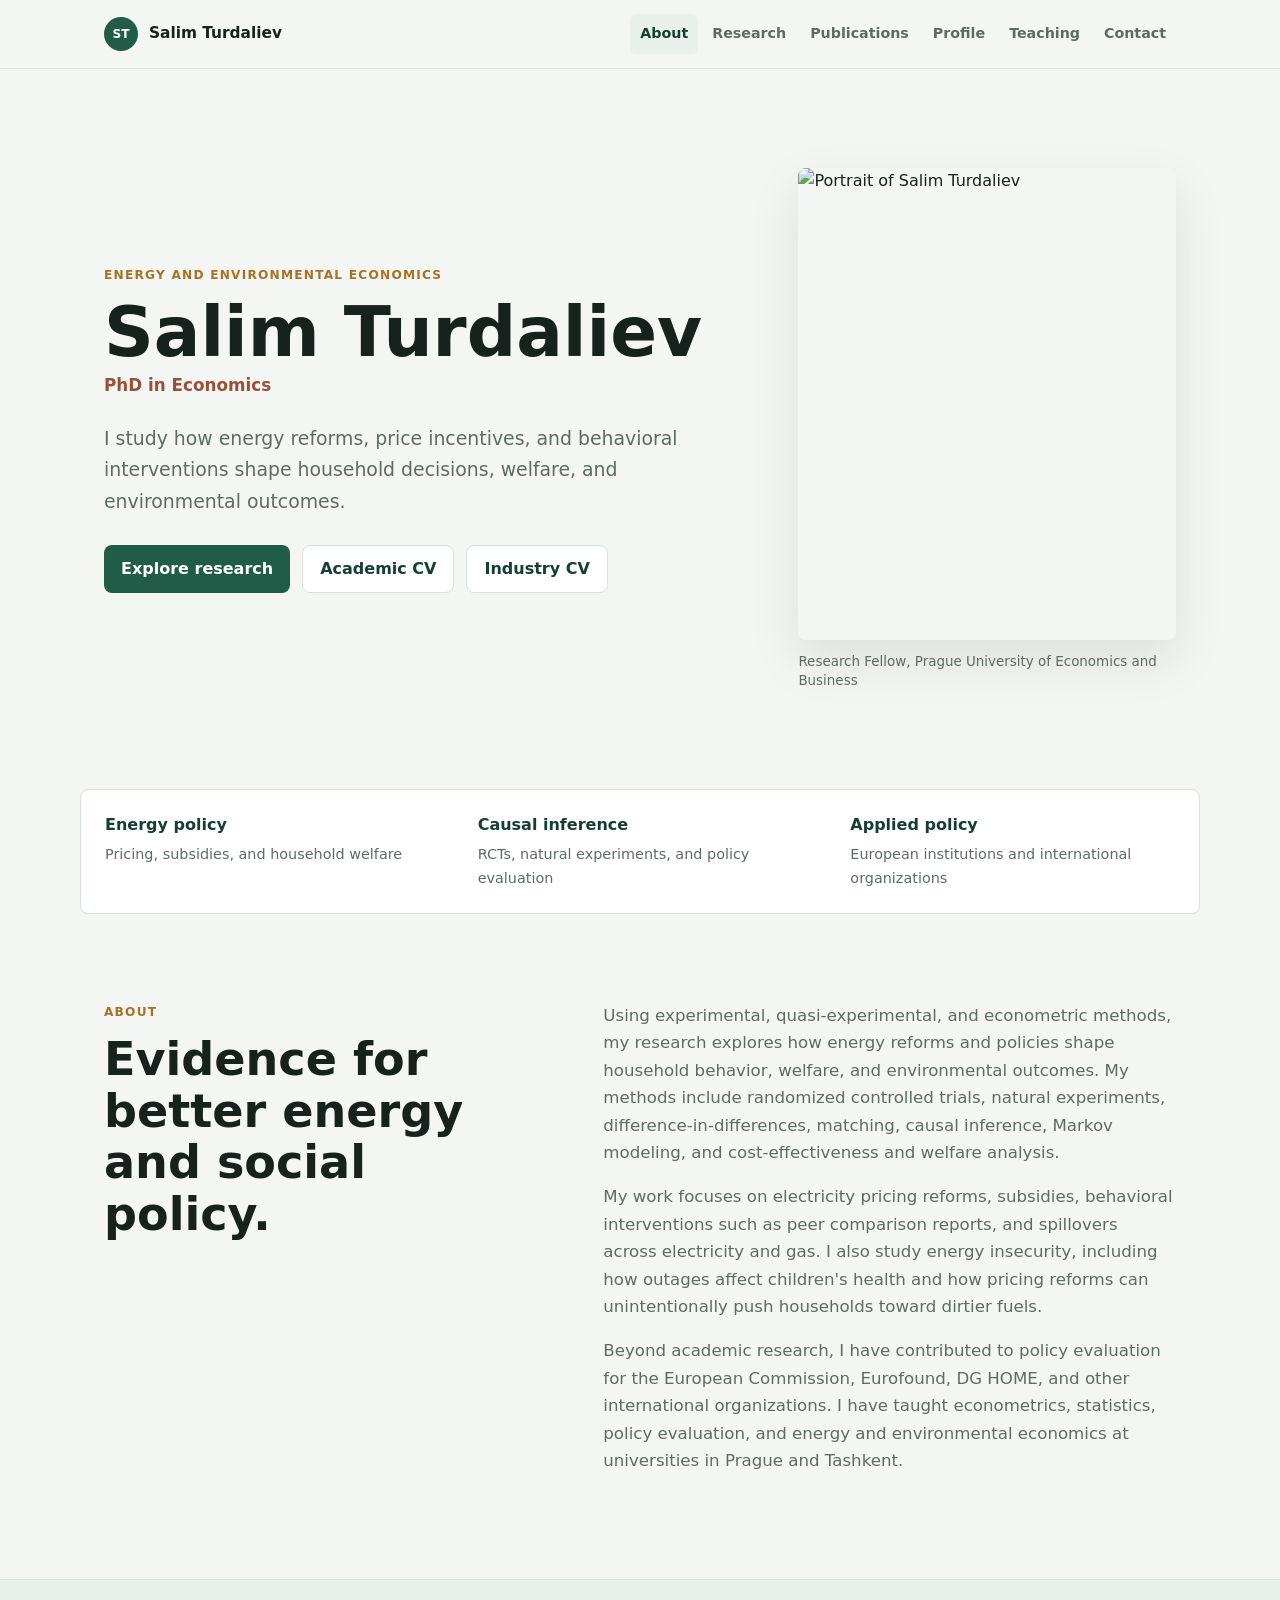
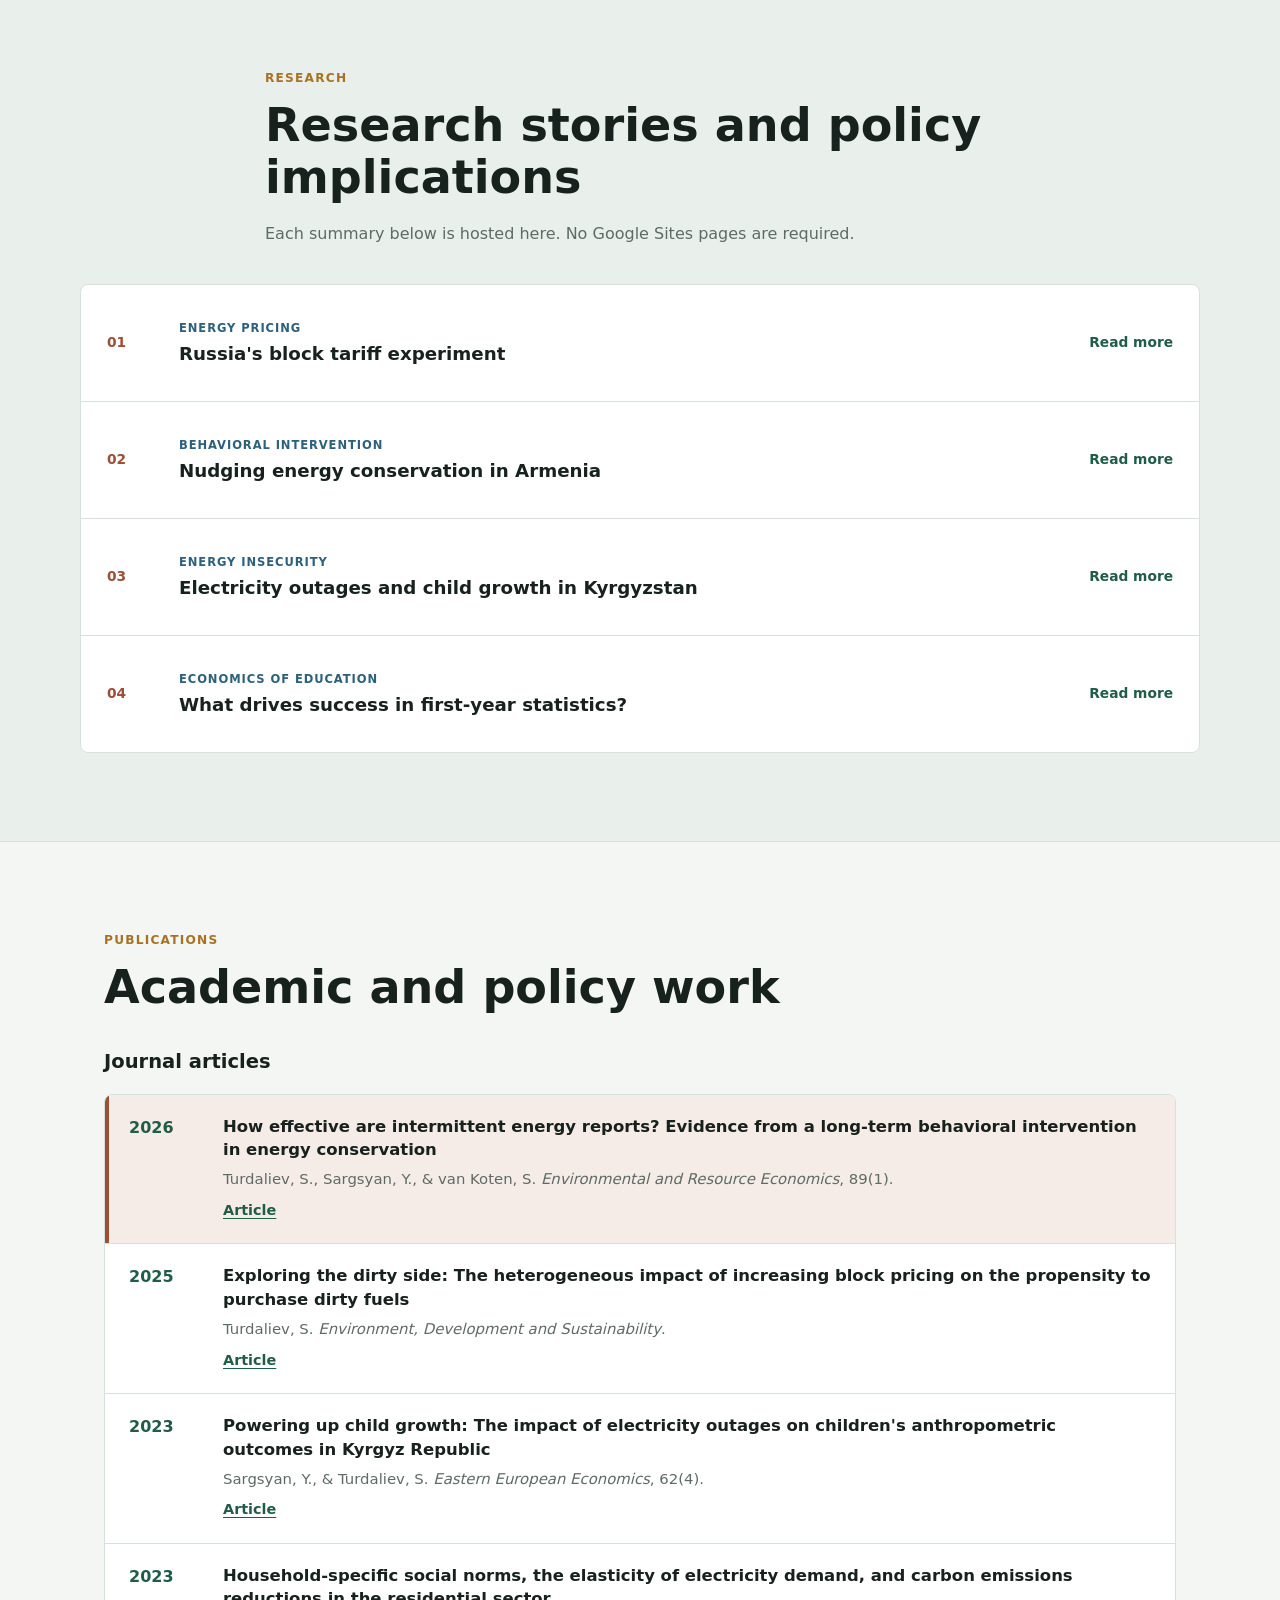
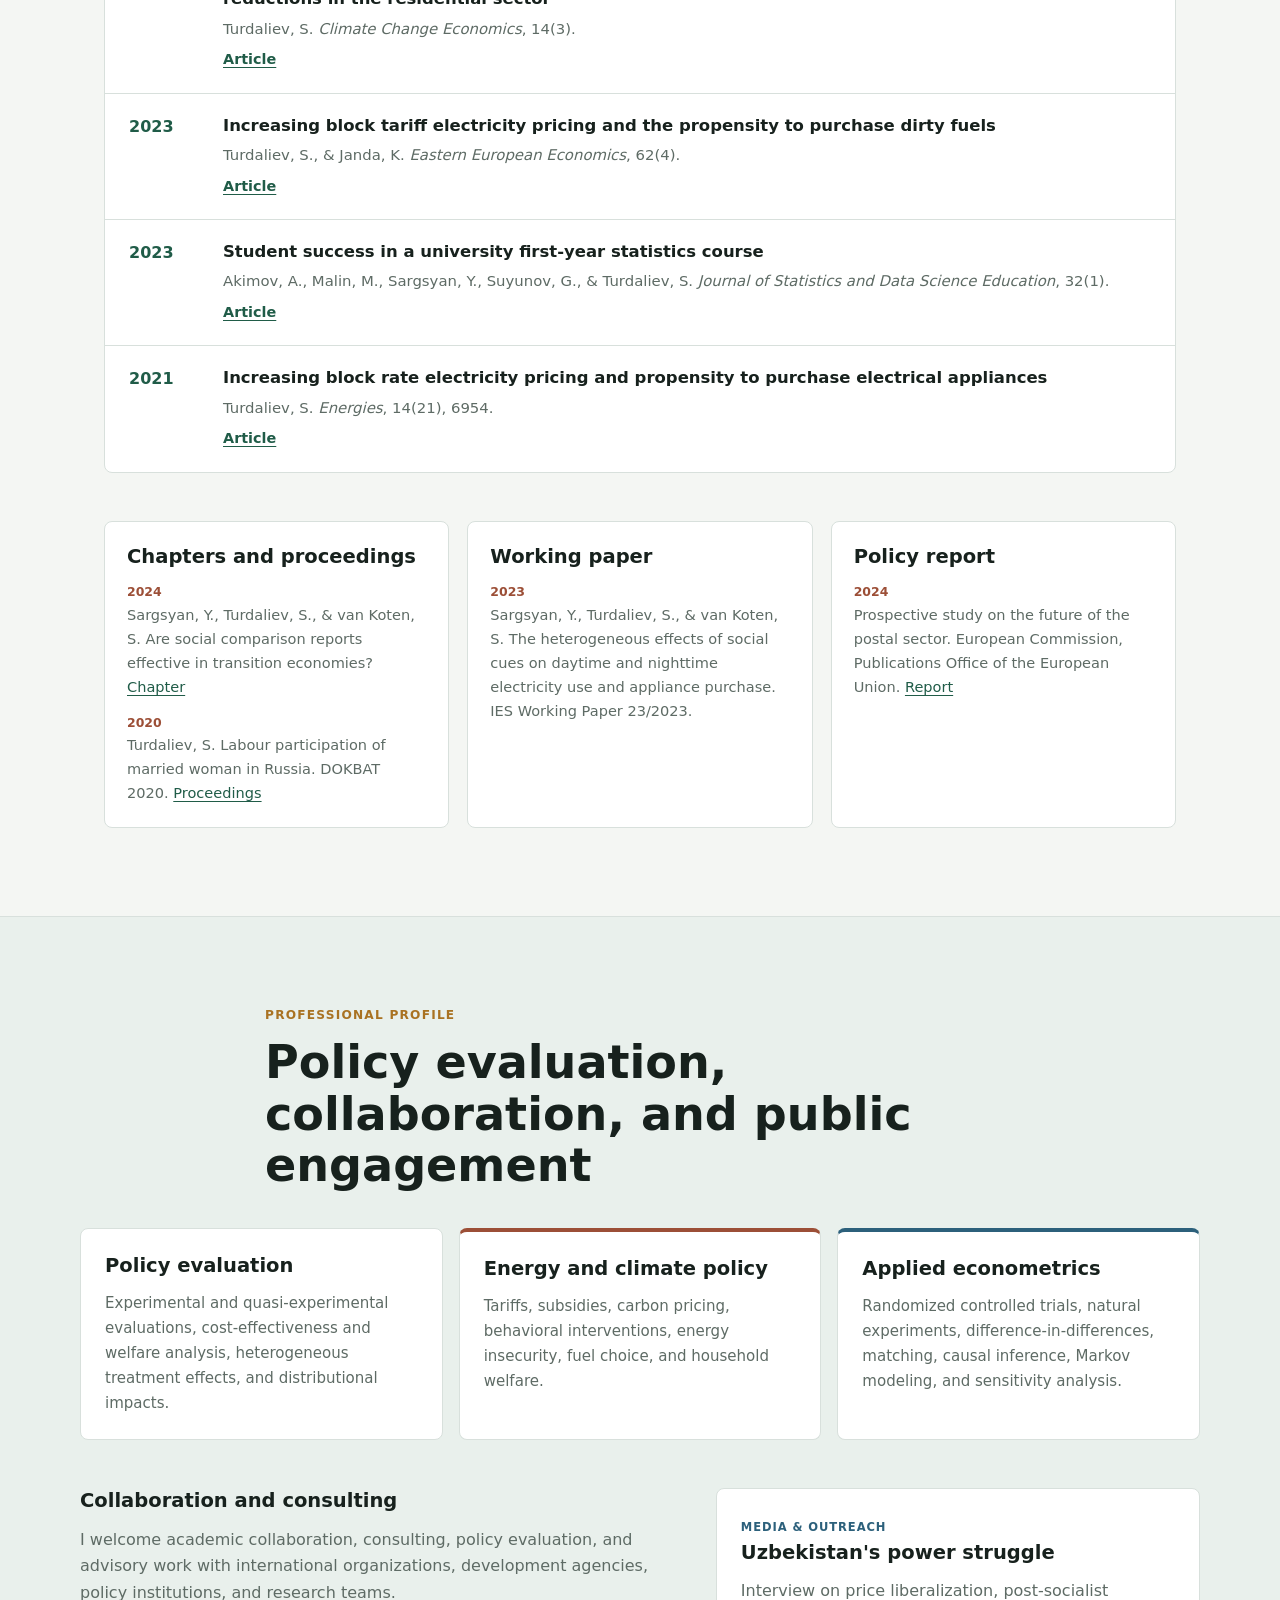
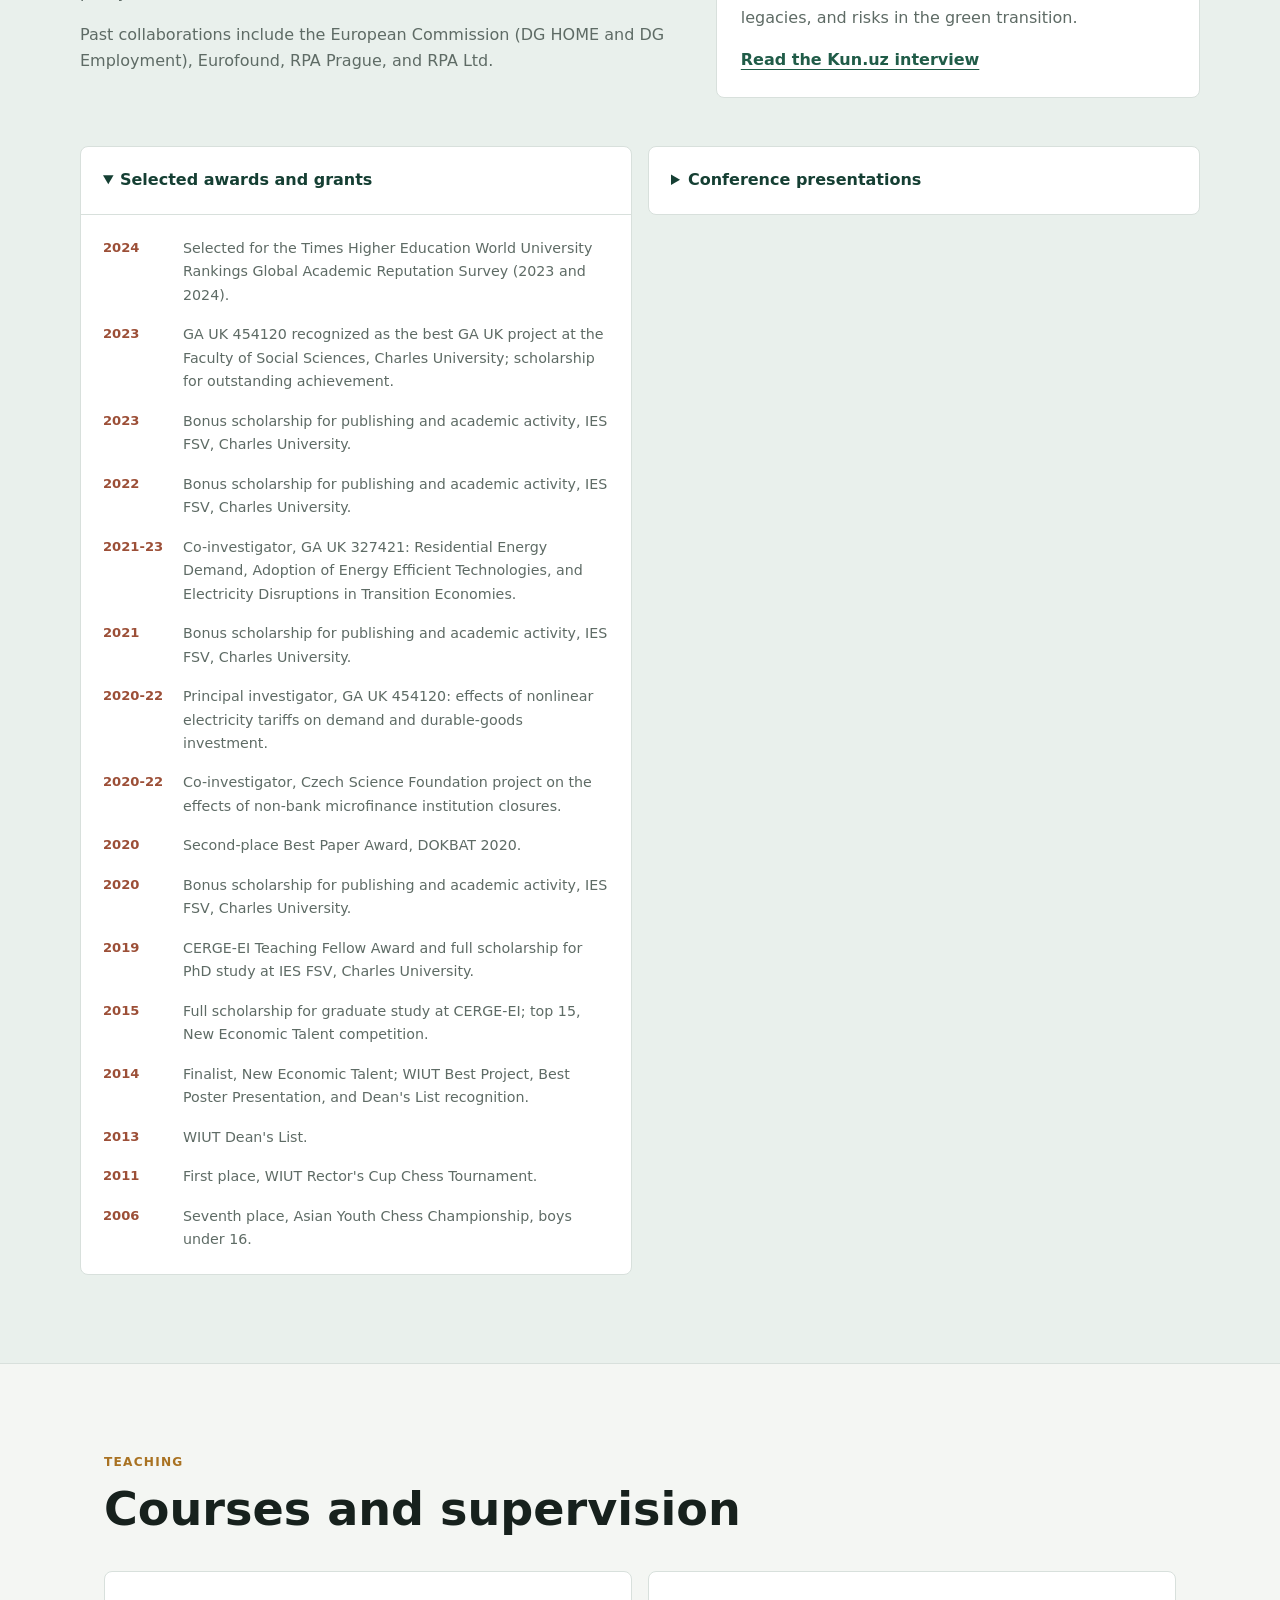
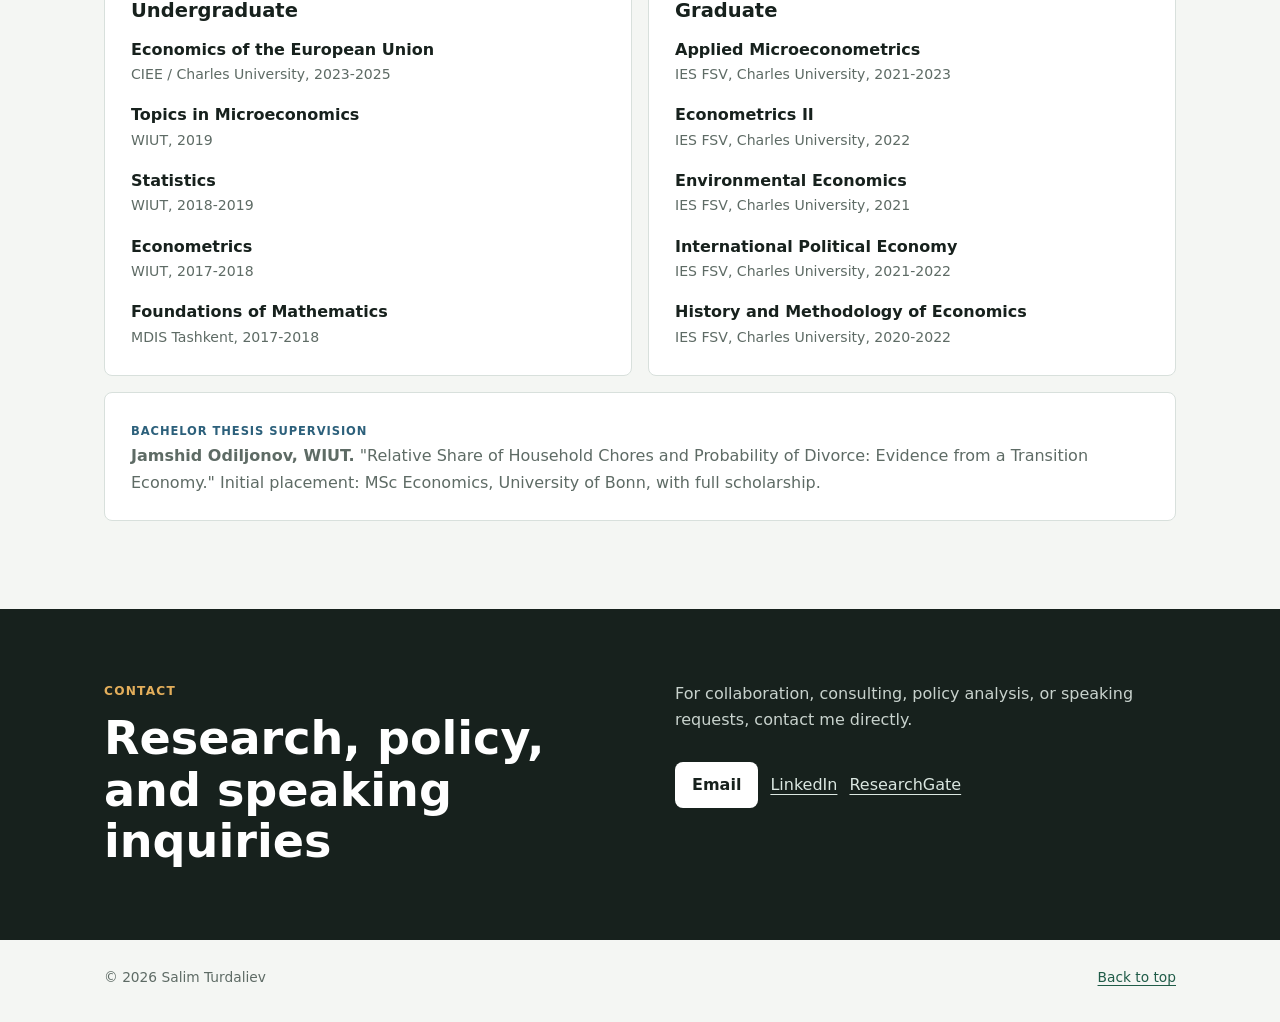
==== index.html @ bf4b7178 "Add files via upload" ====
<!doctype html>
<html lang="en">
  <head>
    <meta charset="utf-8">
    <meta name="viewport" content="width=device-width, initial-scale=1">
    <meta name="description" content="Salim Turdaliev, PhD. Energy economics, behavioral interventions, household welfare, and applied policy evaluation.">
    <title>Salim Turdaliev | Energy Economist</title>
    <link rel="icon" href="assets/favicon.svg" type="image/svg+xml">
    <link rel="preload" href="assets/profile.jpg" as="image">
    <link rel="stylesheet" href="styles.css">
  </head>
  <body>
    <a class="skip-link" href="#main">Skip to content</a>

    <header class="site-header" data-header>
      <nav class="nav" aria-label="Main navigation">
        <a class="brand" href="#top" aria-label="Salim Turdaliev home">
          <span class="brand-mark" aria-hidden="true">ST</span>
          <span>Salim Turdaliev</span>
        </a>

        <button class="nav-toggle" type="button" aria-expanded="false" aria-controls="nav-links">
          <span class="nav-toggle-bar"></span>
          <span class="nav-toggle-bar"></span>
          <span class="nav-toggle-bar"></span>
          <span class="sr-only">Open menu</span>
        </button>

        <div class="nav-links" id="nav-links" data-nav-links>
          <a href="#about">About</a>
          <a href="#research">Research</a>
          <a href="#publications">Publications</a>
          <a href="#profile">Profile</a>
          <a href="#teaching">Teaching</a>
          <a href="#contact">Contact</a>
        </div>
      </nav>
    </header>

    <main id="main">
      <section class="hero section" id="top">
        <div class="hero-content">
          <p class="eyebrow">Energy and environmental economics</p>
          <h1>Salim Turdaliev</h1>
          <p class="degree">PhD in Economics</p>
          <p class="hero-copy">
            I study how energy reforms, price incentives, and behavioral interventions shape household decisions, welfare, and environmental outcomes.
          </p>
          <div class="hero-actions" aria-label="Primary links">
            <a class="button primary" href="#research">Explore research</a>
            <a class="button secondary" href="assets/salim-turdaliev-academic-cv.pdf" target="_blank">Academic CV</a>
            <a class="button secondary" href="assets/salim-turdaliev-industry-cv.pdf" target="_blank">Industry CV</a>
          </div>
        </div>

        <figure class="portrait-panel">
          <img src="assets/profile.jpg" alt="Portrait of Salim Turdaliev">
          <figcaption>Research Fellow, Prague University of Economics and Business</figcaption>
        </figure>
      </section>

      <section class="signal-bar" aria-label="Research profile highlights">
        <div><strong>Energy policy</strong><span>Pricing, subsidies, and household welfare</span></div>
        <div><strong>Causal inference</strong><span>RCTs, natural experiments, and policy evaluation</span></div>
        <div><strong>Applied policy</strong><span>European institutions and international organizations</span></div>
      </section>

      <section class="section two-column" id="about">
        <div class="section-heading">
          <p class="eyebrow">About</p>
          <h2>Evidence for better energy and social policy.</h2>
        </div>
        <div class="prose">
          <p>
            Using experimental, quasi-experimental, and econometric methods, my research explores how energy reforms and policies shape household behavior, welfare, and environmental outcomes. My methods include randomized controlled trials, natural experiments, difference-in-differences, matching, causal inference, Markov modeling, and cost-effectiveness and welfare analysis.
          </p>
          <p>
            My work focuses on electricity pricing reforms, subsidies, behavioral interventions such as peer comparison reports, and spillovers across electricity and gas. I also study energy insecurity, including how outages affect children's health and how pricing reforms can unintentionally push households toward dirtier fuels.
          </p>
          <p>
            Beyond academic research, I have contributed to policy evaluation for the European Commission, Eurofound, DG HOME, and other international organizations. I have taught econometrics, statistics, policy evaluation, and energy and environmental economics at universities in Prague and Tashkent.
          </p>
        </div>
      </section>

      <section class="section section-band" id="research">
        <div class="section-heading wide">
          <p class="eyebrow">Research</p>
          <h2>Research stories and policy implications</h2>
          <p class="section-intro">Each summary below is hosted here. No Google Sites pages are required.</p>
        </div>

        <div class="research-list">
          <details class="research-story" id="block-tariffs">
            <summary>
              <span class="story-number">01</span>
              <span><small>Energy pricing</small><strong>Russia's block tariff experiment</strong></span>
              <span class="summary-action">Read</span>
            </summary>
            <div class="story-body">
              <p class="lead">Energy savings, dirty fuels, and unintended consequences.</p>
              <p>In 2013, several Russian regions introduced increasing block tariffs: households paid a higher price for additional electricity once consumption crossed a threshold. The reform aimed to move toward market-based energy pricing and away from heavy subsidies.</p>
              <h3>The promise and the reality</h3>
              <p>Households proved far less responsive to price changes than expected. Long-run electricity demand elasticity was around -0.1, and average consumption fell by only about 0.56% per year. The estimated carbon reduction was modest relative to the scale of Russia's emissions.</p>
              <h3>How households adapted</h3>
              <p>Some households purchased more major appliances, partly because the tariff increased the value of efficiency investments. Among poorer families, however, higher bills encouraged switching toward coal, firewood, and kerosene. In the affected regions, the probability of purchasing dirty fuels increased substantially, especially among vulnerable households.</p>
              <h3>Policy lesson</h3>
              <p>Price-based reforms can encourage efficiency, but they can also deepen inequality and produce environmental spillovers. Pricing signals should be combined with targeted support, affordable clean-fuel alternatives, and social protection for vulnerable households.</p>
              <div class="story-links">
                <a href="https://doi.org/10.1007/s10668-025-05973-3" target="_blank" rel="noreferrer">2025 article</a>
                <a href="https://doi.org/10.1142/S2010007823500173" target="_blank" rel="noreferrer">2023 article</a>
                <a href="https://doi.org/10.1080/00128775.2023.2165948" target="_blank" rel="noreferrer">Tariff and dirty-fuel study</a>
                <a href="https://doi.org/10.3390/en14216954" target="_blank" rel="noreferrer">Appliance study</a>
              </div>
            </div>
          </details>

          <details class="research-story" id="energy-reports">
            <summary>
              <span class="story-number">02</span>
              <span><small>Behavioral intervention</small><strong>Nudging energy conservation in Armenia</strong></span>
              <span class="summary-action">Read</span>
            </summary>
            <div class="story-body">
              <p class="lead">Why intermittent social-comparison reports continued to work.</p>
              <p>In 2022 and 2023, we ran a randomized controlled trial in Armenia. Households received easy-to-read reports comparing their electricity use with similar households. Some reports also included cost information, while a control group received no reports.</p>
              <h3>Persistence through a pause</h3>
              <p>Households receiving reports used less electricity. The intervention was then paused for eight months. Savings did not disappear: roughly half of the initial effect persisted even though no new letters arrived, suggesting learning, calibration, or habit-like changes rather than a short-lived attention effect.</p>
              <h3>Reactivation without fatigue</h3>
              <p>When reports restarted, the conservation effect returned at approximately its original strength. This result suggests that behavioral interventions can be designed in deliberate cycles instead of being delivered every month indefinitely.</p>
              <h3>Policy lesson</h3>
              <p>Timing is itself a policy design choice. Intermittent delivery may lower administrative costs and reduce message fatigue while preserving meaningful energy savings. Behavioral tools do not replace prices or infrastructure, but they can complement them without increasing household bills.</p>
              <div class="story-links">
                <a href="https://doi.org/10.1007/s10640-025-01064-z" target="_blank" rel="noreferrer">2026 article</a>
                <a href="https://doi.org/10.1007/978-3-031-62998-3_8" target="_blank" rel="noreferrer">Field experiment chapter</a>
              </div>
            </div>
          </details>

          <details class="research-story" id="outages">
            <summary>
              <span class="story-number">03</span>
              <span><small>Energy insecurity</small><strong>Electricity outages and child growth in Kyrgyzstan</strong></span>
              <span class="summary-action">Read</span>
            </summary>
            <div class="story-body">
              <p class="lead">Reliable electricity matters for health, not only economic productivity.</p>
              <p>Using household panel data from the Kyrgyz Republic, we examined how frequent electricity outages affect children under five. Height-for-age scores provide a measure of childhood stunting and long-term well-being.</p>
              <h3>Findings</h3>
              <ul>
                <li>Children in households facing outages more than once a month had height-for-age scores about 0.37 standard deviations lower than comparable children with more reliable electricity.</li>
                <li>The negative association was substantially stronger for girls, suggesting gender differences in how scarce household resources are allocated.</li>
                <li>Weight-for-age was not significantly affected, while the height results point to lasting consequences of repeated disruption.</li>
              </ul>
              <h3>Policy lesson</h3>
              <p>Grid access is not enough. Reliability, infrastructure investment, pricing strategy, and targeted social protection all matter for child health, gender equality, and long-term development.</p>
              <div class="story-links"><a href="https://doi.org/10.1080/00128775.2023.2291382" target="_blank" rel="noreferrer">Read the article</a></div>
            </div>
          </details>

          <details class="research-story" id="student-success">
            <summary>
              <span class="story-number">04</span>
              <span><small>Economics of education</small><strong>What drives success in first-year statistics?</strong></span>
              <span class="summary-action">Read</span>
            </summary>
            <div class="story-body">
              <p class="lead">Evidence on engagement, preparation, and constraints facing students.</p>
              <p>We linked outcomes in a first-year statistics course to attendance, use of online learning materials, prior preparation, and student characteristics. The results are associative rather than uniformly causal, but they identify practical priorities for teaching and student support.</p>
              <h3>Key findings</h3>
              <ul>
                <li>Regular attendance and active use of online materials were the strongest and most consistent positive predictors of grades.</li>
                <li>Employment during term, family obligations, and low perceived course importance were associated with lower performance.</li>
                <li>Prior schooling and language-of-instruction differences indicated preparation gaps in foundational mathematics and statistics.</li>
              </ul>
              <h3>Implications</h3>
              <p>Universities can support students through early diagnostics, targeted refreshers, predictable weekly practice, rapid feedback, modular resources, and flexible support for students balancing study with work or family responsibilities.</p>
              <div class="story-links"><a href="https://doi.org/10.1080/26939169.2023.2184435" target="_blank" rel="noreferrer">Read the article</a></div>
            </div>
          </details>
        </div>
      </section>

      <section class="section" id="publications">
        <div class="section-heading wide">
          <p class="eyebrow">Publications</p>
          <h2>Academic and policy work</h2>
        </div>

        <div class="publication-group">
          <h3>Journal articles</h3>
          <div class="publication-list">
            <article class="publication featured"><time>2026</time><div><h4>How effective are intermittent energy reports? Evidence from a long-term behavioral intervention in energy conservation</h4><p>Turdaliev, S., Sargsyan, Y., &amp; van Koten, S. <em>Environmental and Resource Economics</em>, 89(1).</p><a href="https://doi.org/10.1007/s10640-025-01064-z" target="_blank" rel="noreferrer">Article</a></div></article>
            <article class="publication"><time>2025</time><div><h4>Exploring the dirty side: The heterogeneous impact of increasing block pricing on the propensity to purchase dirty fuels</h4><p>Turdaliev, S. <em>Environment, Development and Sustainability</em>.</p><a href="https://doi.org/10.1007/s10668-025-05973-3" target="_blank" rel="noreferrer">Article</a></div></article>
            <article class="publication"><time>2023</time><div><h4>Powering up child growth: The impact of electricity outages on children's anthropometric outcomes in Kyrgyz Republic</h4><p>Sargsyan, Y., &amp; Turdaliev, S. <em>Eastern European Economics</em>, 62(4).</p><a href="https://doi.org/10.1080/00128775.2023.2291382" target="_blank" rel="noreferrer">Article</a></div></article>
            <article class="publication"><time>2023</time><div><h4>Household-specific social norms, the elasticity of electricity demand, and carbon emissions reductions in the residential sector</h4><p>Turdaliev, S. <em>Climate Change Economics</em>, 14(3).</p><a href="https://doi.org/10.1142/S2010007823500173" target="_blank" rel="noreferrer">Article</a></div></article>
            <article class="publication"><time>2023</time><div><h4>Increasing block tariff electricity pricing and the propensity to purchase dirty fuels</h4><p>Turdaliev, S., &amp; Janda, K. <em>Eastern European Economics</em>, 62(4).</p><a href="https://doi.org/10.1080/00128775.2023.2165948" target="_blank" rel="noreferrer">Article</a></div></article>
            <article class="publication"><time>2023</time><div><h4>Student success in a university first-year statistics course</h4><p>Akimov, A., Malin, M., Sargsyan, Y., Suyunov, G., &amp; Turdaliev, S. <em>Journal of Statistics and Data Science Education</em>, 32(1).</p><a href="https://doi.org/10.1080/26939169.2023.2184435" target="_blank" rel="noreferrer">Article</a></div></article>
            <article class="publication"><time>2021</time><div><h4>Increasing block rate electricity pricing and propensity to purchase electrical appliances</h4><p>Turdaliev, S. <em>Energies</em>, 14(21), 6954.</p><a href="https://doi.org/10.3390/en14216954" target="_blank" rel="noreferrer">Article</a></div></article>
          </div>
        </div>

        <div class="publication-group supporting-work">
          <div><h3>Chapters and proceedings</h3><ul class="plain-list"><li><span>2024</span> Sargsyan, Y., Turdaliev, S., &amp; van Koten, S. Are social comparison reports effective in transition economies? <a href="https://doi.org/10.1007/978-3-031-62998-3_8" target="_blank" rel="noreferrer">Chapter</a></li><li><span>2020</span> Turdaliev, S. Labour participation of married woman in Russia. DOKBAT 2020. <a href="https://doi.org/10.7441/dokbat.2020" target="_blank" rel="noreferrer">Proceedings</a></li></ul></div>
          <div><h3>Working paper</h3><ul class="plain-list"><li><span>2023</span> Sargsyan, Y., Turdaliev, S., &amp; van Koten, S. The heterogeneous effects of social cues on daytime and nighttime electricity use and appliance purchase. IES Working Paper 23/2023.</li></ul></div>
          <div><h3>Policy report</h3><ul class="plain-list"><li><span>2024</span> Prospective study on the future of the postal sector. European Commission, Publications Office of the European Union. <a href="https://data.europa.eu/doi/10.2873/0431952" target="_blank" rel="noreferrer">Report</a></li></ul></div>
        </div>
      </section>

      <section class="section section-band" id="profile">
        <div class="section-heading wide">
          <p class="eyebrow">Professional profile</p>
          <h2>Policy evaluation, collaboration, and public engagement</h2>
        </div>

        <div class="expertise-grid">
          <article><h3>Policy evaluation</h3><p>Experimental and quasi-experimental evaluations, cost-effectiveness and welfare analysis, heterogeneous treatment effects, and distributional impacts.</p></article>
          <article><h3>Energy and climate policy</h3><p>Tariffs, subsidies, carbon pricing, behavioral interventions, energy insecurity, fuel choice, and household welfare.</p></article>
          <article><h3>Applied econometrics</h3><p>Randomized controlled trials, natural experiments, difference-in-differences, matching, causal inference, Markov modeling, and sensitivity analysis.</p></article>
        </div>

        <div class="profile-columns">
          <div>
            <h3>Collaboration and consulting</h3>
            <p>I welcome academic collaboration, consulting, policy evaluation, and advisory work with international organizations, development agencies, policy institutions, and research teams.</p>
            <p>Past collaborations include the European Commission (DG HOME and DG Employment), Eurofound, RPA Prague, and RPA Ltd.</p>
          </div>
          <div class="media-item">
            <span class="tag">Media &amp; outreach</span>
            <h3>Uzbekistan's power struggle</h3>
            <p>Interview on price liberalization, post-socialist legacies, and risks in the green transition.</p>
            <a href="https://kun.uz/en/98860372" target="_blank" rel="noreferrer">Read the Kun.uz interview</a>
          </div>
        </div>

        <div class="archive-grid">
          <details class="archive" open>
            <summary>Selected awards and grants</summary>
            <ul class="timeline">
              <li><time>2024</time><span>Selected for the Times Higher Education World University Rankings Global Academic Reputation Survey (2023 and 2024).</span></li>
              <li><time>2023</time><span>GA UK 454120 recognized as the best GA UK project at the Faculty of Social Sciences, Charles University; scholarship for outstanding achievement.</span></li>
              <li><time>2023</time><span>Bonus scholarship for publishing and academic activity, IES FSV, Charles University.</span></li>
              <li><time>2022</time><span>Bonus scholarship for publishing and academic activity, IES FSV, Charles University.</span></li>
              <li><time>2021-23</time><span>Co-investigator, GA UK 327421: Residential Energy Demand, Adoption of Energy Efficient Technologies, and Electricity Disruptions in Transition Economies.</span></li>
              <li><time>2021</time><span>Bonus scholarship for publishing and academic activity, IES FSV, Charles University.</span></li>
              <li><time>2020-22</time><span>Principal investigator, GA UK 454120: effects of nonlinear electricity tariffs on demand and durable-goods investment.</span></li>
              <li><time>2020-22</time><span>Co-investigator, Czech Science Foundation project on the effects of non-bank microfinance institution closures.</span></li>
              <li><time>2020</time><span>Second-place Best Paper Award, DOKBAT 2020.</span></li>
              <li><time>2020</time><span>Bonus scholarship for publishing and academic activity, IES FSV, Charles University.</span></li>
              <li><time>2019</time><span>CERGE-EI Teaching Fellow Award and full scholarship for PhD study at IES FSV, Charles University.</span></li>
              <li><time>2015</time><span>Full scholarship for graduate study at CERGE-EI; top 15, New Economic Talent competition.</span></li>
              <li><time>2014</time><span>Finalist, New Economic Talent; WIUT Best Project, Best Poster Presentation, and Dean's List recognition.</span></li>
              <li><time>2013</time><span>WIUT Dean's List.</span></li>
              <li><time>2011</time><span>First place, WIUT Rector's Cup Chess Tournament.</span></li>
              <li><time>2006</time><span>Seventh place, Asian Youth Chess Championship, boys under 16.</span></li>
            </ul>
          </details>

          <details class="archive">
            <summary>Conference presentations</summary>
            <div class="conference-years">
              <p><strong>2025</strong> Armenian Economic Association Annual Conference.</p>
              <p><strong>2024</strong> 26th Annual Conference on Environmental Economics, Policy and International Relations, Prague; 25th Annual Conference on Finance and Accounting, Prague.</p>
              <p><strong>2023</strong> Tashkent Business &amp; Economics Conference; Armenian Economic Association Annual Conference; Great Silk Road Conference; 24th Annual Conference on Finance and Accounting, Prague; SEEDS Annual Workshop.</p>
              <p><strong>2022</strong> 12th Biennial Conference of the Czech Economic Society; 24th Annual Conference on Environmental Economics, Policy and International Relations, Prague; 43rd IAEE International Conference, Tokyo; 27th EAERE Annual Conference, Rimini; Armenian Economic Association Annual Conference; International Energy Workshop, Freiburg; 23rd Annual Conference on Finance and Accounting, Prague.</p>
              <p><strong>2021</strong> CERCIS Annual Workshop, Ferrara; 23rd Annual Conference on Environmental Economics, Policy and International Relations, Prague; Forum for Uzbek and Silk Road Studies; International Autumn School on Climate Policy and Energy System Transformation; 27th Ulvon Environmental Economics Meeting; Armenian Economic Association Annual Conference; 1st IAEE Online International Conference.</p>
              <p><strong>2020</strong> SEEDS Annual Workshop; 5th AIEE Energy Symposium; 22nd International Conference on Environmental Economics, Policy and International Environmental Relations, Prague; DOKBAT 2020; International Winter School on the Impact Assessment of European Climate Policy.</p>
              <p><strong>2019</strong> 21st International Conference on Environmental Economics, Policy and International Environmental Relations, Prague; CERGE-EI presentation on religious affiliation and children's anthropometric outcomes.</p>
              <p><strong>2018</strong> Conference on Social Science Knowledge and Sustainable Agricultural Development along the Silk Road, IAMO.</p>
              <p><strong>2017</strong> Research seminar, Westminster International University in Tashkent.</p>
              <p><strong>2015</strong> 4th Forum of Young Scientists and Economists; WIUT Jamboree for doctoral students and young researchers.</p>
              <p><strong>2014</strong> WIUT research seminar; 3rd Forum of Young Scientists and Economists; New Economic Talent competition, CERGE-EI.</p>
            </div>
          </details>
        </div>
      </section>

      <section class="section" id="teaching">
        <div class="section-heading wide">
          <p class="eyebrow">Teaching</p>
          <h2>Courses and supervision</h2>
        </div>

        <div class="teaching-grid">
          <div class="teaching-block"><h3>Undergraduate</h3><ul><li><strong>Economics of the European Union</strong><span>CIEE / Charles University, 2023-2025</span></li><li><strong>Topics in Microeconomics</strong><span>WIUT, 2019</span></li><li><strong>Statistics</strong><span>WIUT, 2018-2019</span></li><li><strong>Econometrics</strong><span>WIUT, 2017-2018</span></li><li><strong>Foundations of Mathematics</strong><span>MDIS Tashkent, 2017-2018</span></li></ul></div>
          <div class="teaching-block"><h3>Graduate</h3><ul><li><strong>Applied Microeconometrics</strong><span>IES FSV, Charles University, 2021-2023</span></li><li><strong>Econometrics II</strong><span>IES FSV, Charles University, 2022</span></li><li><strong>Environmental Economics</strong><span>IES FSV, Charles University, 2021</span></li><li><strong>International Political Economy</strong><span>IES FSV, Charles University, 2021-2022</span></li><li><strong>History and Methodology of Economics</strong><span>IES FSV, Charles University, 2020-2022</span></li></ul></div>
        </div>

        <div class="supervision">
          <span class="tag">Bachelor thesis supervision</span>
          <p><strong>Jamshid Odiljonov, WIUT.</strong> "Relative Share of Household Chores and Probability of Divorce: Evidence from a Transition Economy." Initial placement: MSc Economics, University of Bonn, with full scholarship.</p>
        </div>
      </section>

      <section class="contact-section" id="contact">
        <div class="contact-inner">
          <div><p class="eyebrow">Contact</p><h2>Research, policy, and speaking inquiries</h2></div>
          <div><p>For collaboration, consulting, policy analysis, or speaking requests, contact me directly.</p><div class="contact-links"><a class="button light" href="mailto:salimturdaliev@gmail.com">Email</a><a href="https://www.linkedin.com/in/salimturdaliev/" target="_blank" rel="noreferrer">LinkedIn</a><a href="https://www.researchgate.net/profile/Salim-Turdaliev" target="_blank" rel="noreferrer">ResearchGate</a></div></div>
        </div>
      </section>
    </main>

    <footer class="footer">
      <p>&copy; <span data-year></span> Salim Turdaliev</p>
      <a href="#top">Back to top</a>
    </footer>

    <script src="script.js"></script>
  </body>
</html>
---- styles.css ----
:root {
  --bg: #f4f6f3;
  --surface: #ffffff;
  --ink: #17211d;
  --muted: #5e6b65;
  --line: #d8e0dc;
  --forest: #205c48;
  --forest-dark: #153f33;
  --blue: #2c607b;
  --rust: #9c4f37;
  --gold: #a97222;
  --soft-green: #e9f0ec;
  --soft-blue: #e9f0f4;
  --soft-rust: #f5ebe7;
  --radius: 8px;
  --max-width: 1120px;
  --shadow: 0 20px 50px rgba(23, 33, 29, 0.1);
}

* {
  box-sizing: border-box;
}

html {
  scroll-behavior: smooth;
  scroll-padding-top: 76px;
}

body {
  margin: 0;
  background: var(--bg);
  color: var(--ink);
  font-family: Inter, ui-sans-serif, system-ui, -apple-system, BlinkMacSystemFont, "Segoe UI", sans-serif;
  line-height: 1.65;
}

img {
  display: block;
  max-width: 100%;
}

a {
  color: var(--forest);
  text-decoration-thickness: 0.08em;
  text-underline-offset: 0.22em;
}

a:hover {
  color: var(--blue);
}

h1,
h2,
h3,
h4,
p {
  margin-top: 0;
}

h1 {
  max-width: 700px;
  margin-bottom: 4px;
  font-size: clamp(3rem, 5.4vw, 4.8rem);
  line-height: 1.02;
  letter-spacing: 0;
}

h2 {
  margin-bottom: 18px;
  font-size: clamp(2rem, 3.6vw, 3.15rem);
  line-height: 1.12;
  letter-spacing: 0;
}

h3 {
  margin-bottom: 12px;
  font-size: 1.22rem;
  line-height: 1.35;
  letter-spacing: 0;
}

h4 {
  margin-bottom: 6px;
  font-size: 1.03rem;
  line-height: 1.42;
  letter-spacing: 0;
}

.skip-link,
.sr-only {
  position: absolute;
  width: 1px;
  height: 1px;
  padding: 0;
  margin: -1px;
  overflow: hidden;
  clip: rect(0, 0, 0, 0);
  white-space: nowrap;
  border: 0;
}

.skip-link:focus {
  width: auto;
  height: auto;
  margin: 14px;
  padding: 10px 14px;
  clip: auto;
  z-index: 30;
  border-radius: var(--radius);
  background: var(--ink);
  color: #fff;
}

.site-header {
  position: sticky;
  top: 0;
  z-index: 20;
  border-bottom: 1px solid rgba(216, 224, 220, 0.9);
  background: rgba(244, 246, 243, 0.94);
  backdrop-filter: blur(14px);
}

.nav {
  display: flex;
  align-items: center;
  justify-content: space-between;
  max-width: var(--max-width);
  min-height: 68px;
  margin: 0 auto;
  padding: 0 24px;
}

.brand {
  display: inline-flex;
  align-items: center;
  gap: 11px;
  color: var(--ink);
  font-size: 0.96rem;
  font-weight: 760;
  text-decoration: none;
}

.brand-mark {
  display: grid;
  width: 34px;
  height: 34px;
  place-items: center;
  border-radius: 50%;
  background: var(--forest);
  color: #fff;
  font-size: 0.76rem;
}

.nav-links {
  display: flex;
  align-items: center;
  gap: 4px;
}

.nav-links a {
  padding: 8px 10px;
  border-radius: 6px;
  color: var(--muted);
  font-size: 0.89rem;
  font-weight: 680;
  text-decoration: none;
}

.nav-links a:hover,
.nav-links a.active {
  background: var(--soft-green);
  color: var(--forest-dark);
}

.nav-toggle {
  display: none;
  width: 40px;
  height: 40px;
  padding: 0;
  border: 1px solid var(--line);
  border-radius: var(--radius);
  background: var(--surface);
}

.nav-toggle-bar {
  display: block;
  width: 17px;
  height: 2px;
  margin: 4px auto;
  background: var(--ink);
}

.section {
  max-width: var(--max-width);
  margin: 0 auto;
  padding: 88px 24px;
}

.hero {
  display: grid;
  grid-template-columns: minmax(0, 1.15fr) minmax(300px, 0.7fr);
  gap: 74px;
  align-items: center;
  min-height: min(720px, calc(100vh - 68px));
  padding-top: 64px;
  padding-bottom: 64px;
}

.hero-content {
  max-width: 670px;
}

.eyebrow {
  margin: 0 0 12px;
  color: var(--gold);
  font-size: 0.76rem;
  font-weight: 820;
  letter-spacing: 0.1em;
  text-transform: uppercase;
}

.degree {
  margin-bottom: 24px;
  color: var(--rust);
  font-size: 1.05rem;
  font-weight: 720;
}

.hero-copy {
  max-width: 640px;
  margin-bottom: 0;
  color: var(--muted);
  font-size: 1.18rem;
}

.hero-actions,
.contact-links,
.story-links {
  display: flex;
  flex-wrap: wrap;
  gap: 12px;
  margin-top: 28px;
}

.button {
  display: inline-flex;
  align-items: center;
  justify-content: center;
  min-height: 44px;
  padding: 10px 17px;
  border-radius: var(--radius);
  font-weight: 760;
  text-decoration: none;
  transition: transform 150ms ease, background 150ms ease, color 150ms ease;
}

.button:hover {
  transform: translateY(-1px);
}

.button.primary {
  background: var(--forest);
  color: #fff;
}

.button.primary:hover {
  background: var(--forest-dark);
  color: #fff;
}

.button.secondary {
  border: 1px solid var(--line);
  background: var(--surface);
  color: var(--forest-dark);
}

.portrait-panel {
  margin: 0;
}

.portrait-panel img {
  width: 100%;
  aspect-ratio: 4 / 5;
  object-fit: cover;
  border-radius: var(--radius);
  box-shadow: var(--shadow);
}

.portrait-panel figcaption {
  margin-top: 12px;
  color: var(--muted);
  font-size: 0.84rem;
  line-height: 1.45;
}

.signal-bar {
  display: grid;
  grid-template-columns: repeat(3, 1fr);
  max-width: var(--max-width);
  margin: 0 auto;
  overflow: hidden;
  border: 1px solid var(--line);
  border-radius: var(--radius);
  background: var(--line);
}

.signal-bar div {
  min-height: 104px;
  padding: 22px 24px;
  background: var(--surface);
}

.signal-bar strong,
.signal-bar span {
  display: block;
}

.signal-bar strong {
  margin-bottom: 5px;
  color: var(--forest-dark);
}

.signal-bar span {
  color: var(--muted);
  font-size: 0.9rem;
}

.two-column {
  display: grid;
  grid-template-columns: minmax(260px, 0.85fr) minmax(0, 1.15fr);
  gap: 76px;
}

.section-heading {
  max-width: 500px;
}

.section-heading.wide {
  max-width: 750px;
  margin-bottom: 36px;
}

.section-intro,
.prose p,
.profile-columns p,
.media-item p,
.contact-inner p {
  color: var(--muted);
}

.prose p {
  font-size: 1.04rem;
}

.section-band {
  max-width: none;
  border-top: 1px solid var(--line);
  border-bottom: 1px solid var(--line);
  background: var(--soft-green);
}

.section-band > * {
  max-width: var(--max-width);
  margin-right: auto;
  margin-left: auto;
}

.research-list {
  display: grid;
  max-width: var(--max-width);
  overflow: hidden;
  border: 1px solid var(--line);
  border-radius: var(--radius);
  background: var(--surface);
}

.research-story + .research-story {
  border-top: 1px solid var(--line);
}

.research-story summary {
  display: grid;
  grid-template-columns: 54px minmax(0, 1fr) auto;
  gap: 18px;
  align-items: center;
  min-height: 116px;
  padding: 22px 26px;
  cursor: pointer;
  list-style: none;
}

.research-story summary::-webkit-details-marker {
  display: none;
}

.research-story summary:hover {
  background: #f8faf8;
}

.research-story[open] summary {
  background: var(--soft-blue);
}

.story-number {
  color: var(--rust);
  font-size: 0.86rem;
  font-weight: 820;
}

.research-story summary small,
.research-story summary strong {
  display: block;
}

.research-story summary small,
.tag {
  margin-bottom: 4px;
  color: var(--blue);
  font-size: 0.72rem;
  font-weight: 820;
  letter-spacing: 0.08em;
  text-transform: uppercase;
}

.research-story summary strong {
  font-size: 1.14rem;
  line-height: 1.35;
}

.summary-action {
  color: var(--forest);
  font-size: 0.86rem;
  font-weight: 760;
}

.research-story[open] .summary-action::after {
  content: " less";
}

.research-story:not([open]) .summary-action::after {
  content: " more";
}

.story-body {
  max-width: 780px;
  margin: 0 auto;
  padding: 42px 30px 48px;
}

.story-body .lead {
  color: var(--rust);
  font-size: 1.18rem;
  font-weight: 680;
}

.story-body p,
.story-body li {
  color: var(--muted);
}

.story-body h3 {
  margin-top: 28px;
}

.story-body li + li {
  margin-top: 8px;
}

.story-links a {
  font-weight: 720;
}

.publication-group + .publication-group {
  margin-top: 48px;
}

.publication-group > h3 {
  margin-bottom: 18px;
}

.publication-list {
  display: grid;
  overflow: hidden;
  border: 1px solid var(--line);
  border-radius: var(--radius);
  background: var(--surface);
}

.publication {
  display: grid;
  grid-template-columns: 74px minmax(0, 1fr);
  gap: 20px;
  padding: 20px 24px;
}

.publication + .publication {
  border-top: 1px solid var(--line);
}

.publication.featured {
  box-shadow: inset 4px 0 0 var(--rust);
  background: var(--soft-rust);
}

.publication time {
  color: var(--forest);
  font-weight: 820;
}

.publication p {
  margin-bottom: 5px;
  color: var(--muted);
  font-size: 0.93rem;
}

.publication a {
  font-size: 0.9rem;
  font-weight: 720;
}

.supporting-work {
  display: grid;
  grid-template-columns: repeat(3, 1fr);
  gap: 18px;
}

.supporting-work > div,
.expertise-grid article,
.media-item,
.teaching-block,
.supervision {
  border: 1px solid var(--line);
  border-radius: var(--radius);
  background: var(--surface);
}

.supporting-work > div {
  padding: 22px;
}

.plain-list {
  display: grid;
  gap: 14px;
  margin: 0;
  padding: 0;
  list-style: none;
}

.plain-list li {
  color: var(--muted);
  font-size: 0.91rem;
}

.plain-list span {
  display: block;
  color: var(--rust);
  font-size: 0.78rem;
  font-weight: 820;
}

.expertise-grid {
  display: grid;
  grid-template-columns: repeat(3, 1fr);
  gap: 16px;
  max-width: var(--max-width);
}

.expertise-grid article {
  padding: 24px;
}

.expertise-grid article:nth-child(2) {
  border-top: 4px solid var(--rust);
}

.expertise-grid article:nth-child(3) {
  border-top: 4px solid var(--blue);
}

.expertise-grid p {
  margin-bottom: 0;
  color: var(--muted);
  font-size: 0.94rem;
}

.profile-columns {
  display: grid;
  grid-template-columns: 1.1fr 0.9fr;
  gap: 44px;
  max-width: var(--max-width);
  margin-top: 48px;
}

.media-item {
  padding: 24px;
}

.media-item a {
  font-weight: 720;
}

.archive-grid {
  display: grid;
  grid-template-columns: repeat(2, 1fr);
  gap: 16px;
  max-width: var(--max-width);
  margin-top: 48px;
}

.archive {
  align-self: start;
  border: 1px solid var(--line);
  border-radius: var(--radius);
  background: var(--surface);
}

.archive summary {
  padding: 20px 22px;
  cursor: pointer;
  color: var(--forest-dark);
  font-weight: 780;
}

.archive[open] summary {
  border-bottom: 1px solid var(--line);
}

.timeline,
.conference-years {
  margin: 0;
  padding: 22px;
}

.timeline {
  display: grid;
  gap: 16px;
  list-style: none;
}

.timeline li {
  display: grid;
  grid-template-columns: 68px 1fr;
  gap: 12px;
}

.timeline time,
.conference-years strong {
  color: var(--rust);
  font-size: 0.82rem;
  font-weight: 820;
}

.timeline span,
.conference-years p {
  color: var(--muted);
  font-size: 0.89rem;
}

.conference-years p:last-child {
  margin-bottom: 0;
}

.teaching-grid {
  display: grid;
  grid-template-columns: repeat(2, 1fr);
  gap: 16px;
}

.teaching-block {
  padding: 26px;
}

.teaching-block ul {
  display: grid;
  gap: 16px;
  margin: 0;
  padding: 0;
  list-style: none;
}

.teaching-block strong,
.teaching-block span {
  display: block;
}

.teaching-block span {
  color: var(--muted);
  font-size: 0.88rem;
}

.supervision {
  margin-top: 16px;
  padding: 24px 26px;
}

.supervision p {
  margin-bottom: 0;
  color: var(--muted);
}

.contact-section {
  background: var(--ink);
  color: #fff;
}

.contact-inner {
  display: grid;
  grid-template-columns: 1fr 1fr;
  gap: 70px;
  max-width: var(--max-width);
  margin: 0 auto;
  padding: 72px 24px;
}

.contact-inner h2 {
  margin-bottom: 0;
}

.contact-inner .eyebrow {
  color: #e3ae5b;
}

.contact-inner p {
  color: #c8d2cd;
}

.contact-links {
  align-items: center;
}

.contact-links a:not(.button) {
  color: #dbe7e1;
}

.button.light {
  background: #fff;
  color: var(--ink);
}

.footer {
  display: flex;
  align-items: center;
  justify-content: space-between;
  gap: 18px;
  max-width: var(--max-width);
  margin: 0 auto;
  padding: 26px 24px 34px;
  color: var(--muted);
  font-size: 0.86rem;
}

.footer p {
  margin: 0;
}

@media (max-width: 980px) {
  .hero,
  .two-column,
  .profile-columns,
  .contact-inner {
    grid-template-columns: 1fr;
  }

  .hero {
    min-height: 0;
    gap: 42px;
  }

  .portrait-panel {
    max-width: 460px;
  }

  .supporting-work,
  .expertise-grid {
    grid-template-columns: 1fr;
  }

  .two-column,
  .contact-inner {
    gap: 32px;
  }
}

@media (max-width: 780px) {
  html {
    scroll-padding-top: 64px;
  }

  .nav {
    min-height: 64px;
  }

  .nav-toggle {
    display: block;
  }

  .nav-links {
    position: absolute;
    top: 64px;
    right: 14px;
    left: 14px;
    display: none;
    flex-direction: column;
    align-items: stretch;
    gap: 0;
    padding: 8px;
    border: 1px solid var(--line);
    border-radius: var(--radius);
    background: var(--surface);
    box-shadow: var(--shadow);
  }

  .nav-links.open {
    display: flex;
  }

  .nav-links a {
    padding: 11px 12px;
  }

  .section {
    padding: 64px 18px;
  }

  .hero {
    padding-top: 48px;
  }

  h1 {
    font-size: clamp(2.7rem, 14vw, 4rem);
  }

  .hero-copy {
    font-size: 1.04rem;
  }

  .signal-bar {
    grid-template-columns: 1fr;
    margin-right: 18px;
    margin-left: 18px;
  }

  .signal-bar div {
    min-height: 0;
  }

  .research-story summary {
    grid-template-columns: 34px minmax(0, 1fr);
    gap: 10px;
    padding: 20px 16px;
  }

  .summary-action {
    display: none;
  }

  .story-body {
    padding: 30px 18px 38px;
  }

  .publication {
    grid-template-columns: 1fr;
    gap: 6px;
    padding: 18px;
  }

  .archive-grid,
  .teaching-grid {
    grid-template-columns: 1fr;
  }

  .timeline li {
    grid-template-columns: 58px 1fr;
  }

  .contact-inner {
    padding: 58px 18px;
  }

  .footer {
    padding-right: 18px;
    padding-left: 18px;
  }
}

@media (prefers-reduced-motion: reduce) {
  *,
  *::before,
  *::after {
    scroll-behavior: auto !important;
    transition-duration: 0.01ms !important;
    animation-duration: 0.01ms !important;
    animation-iteration-count: 1 !important;
  }
}
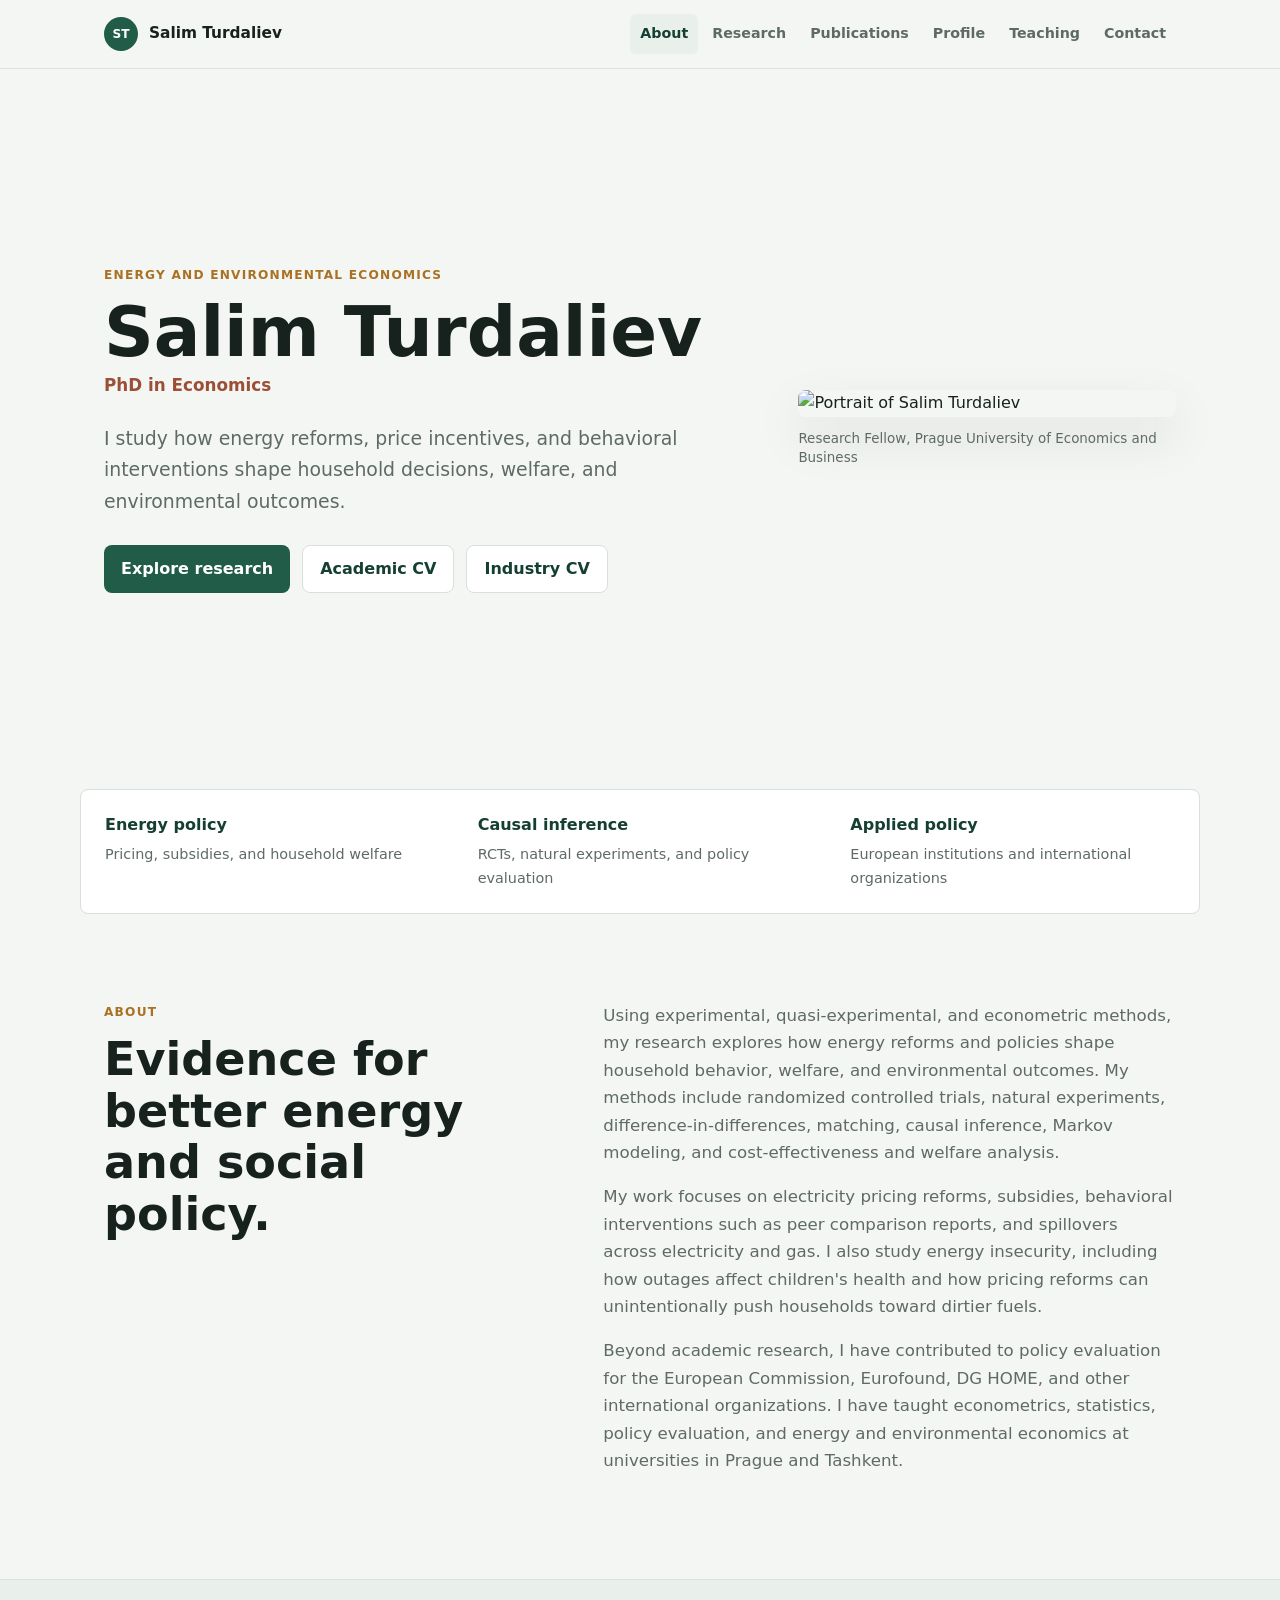
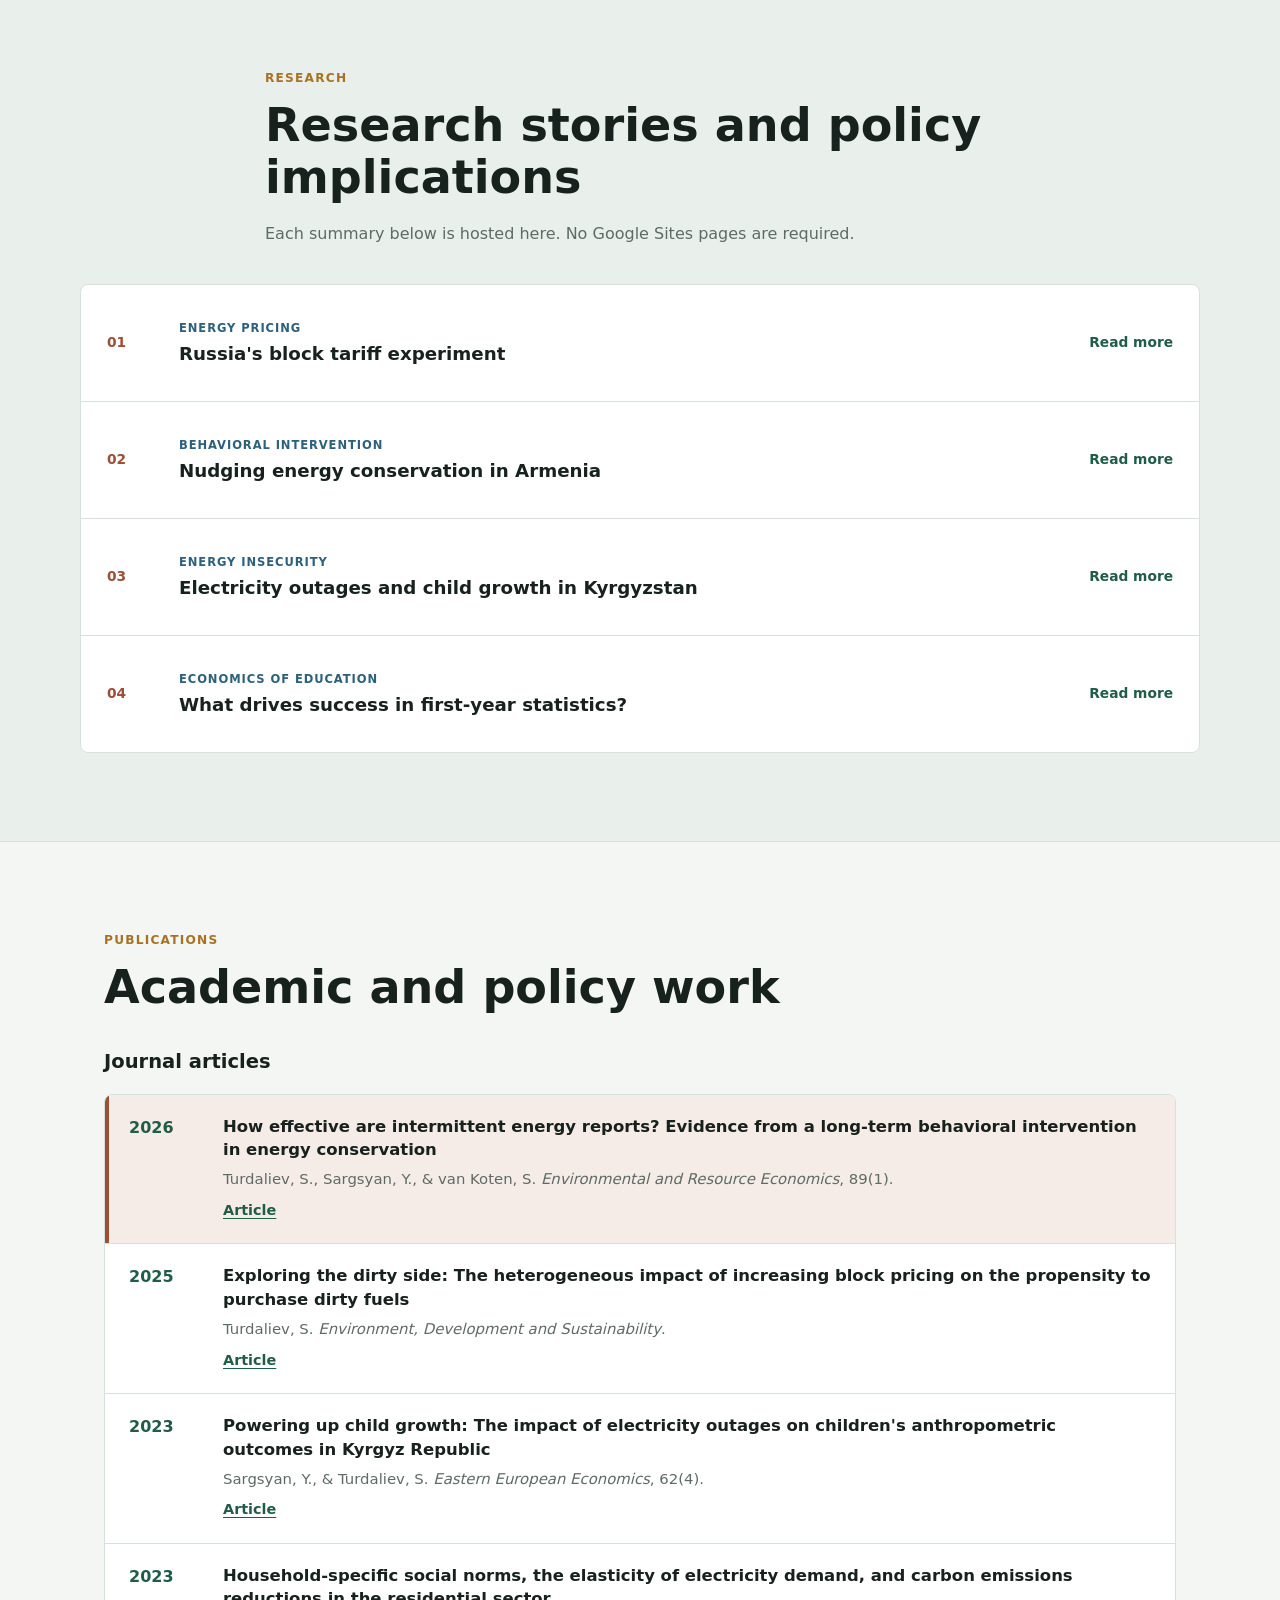
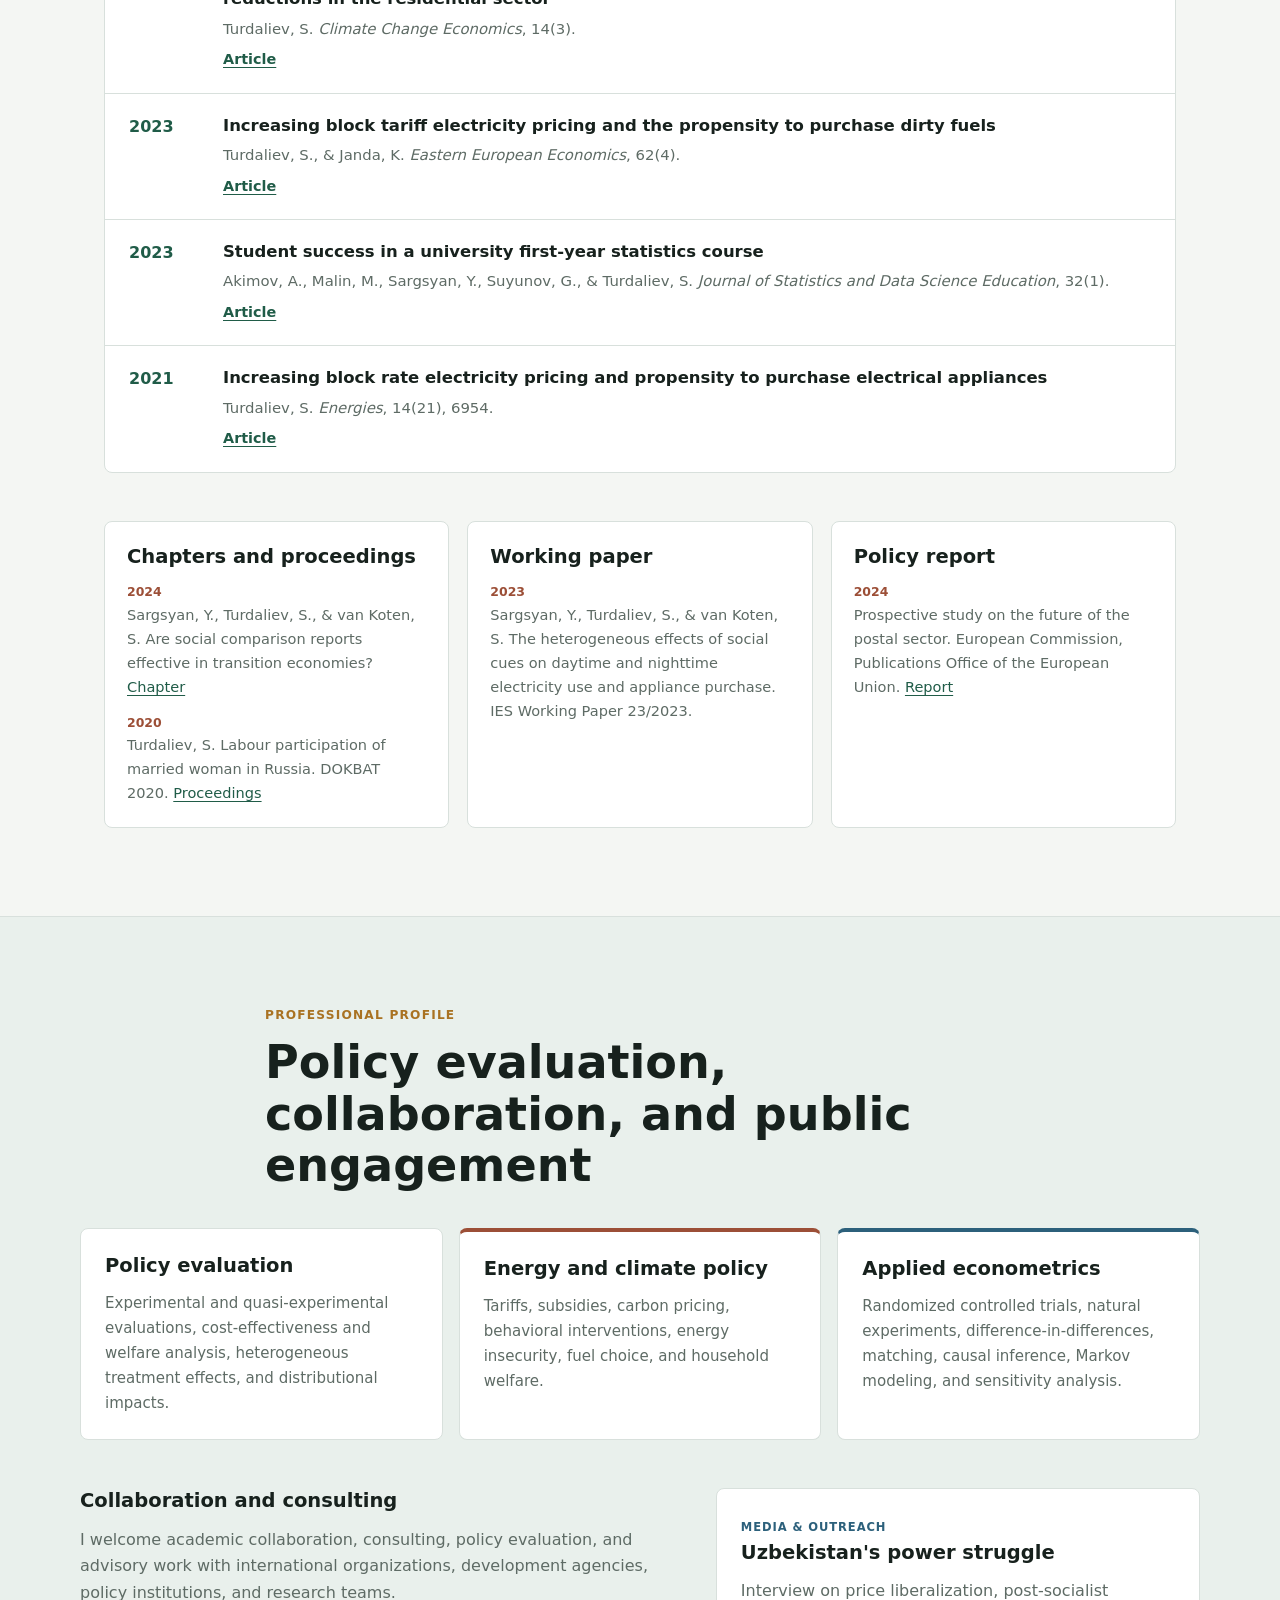
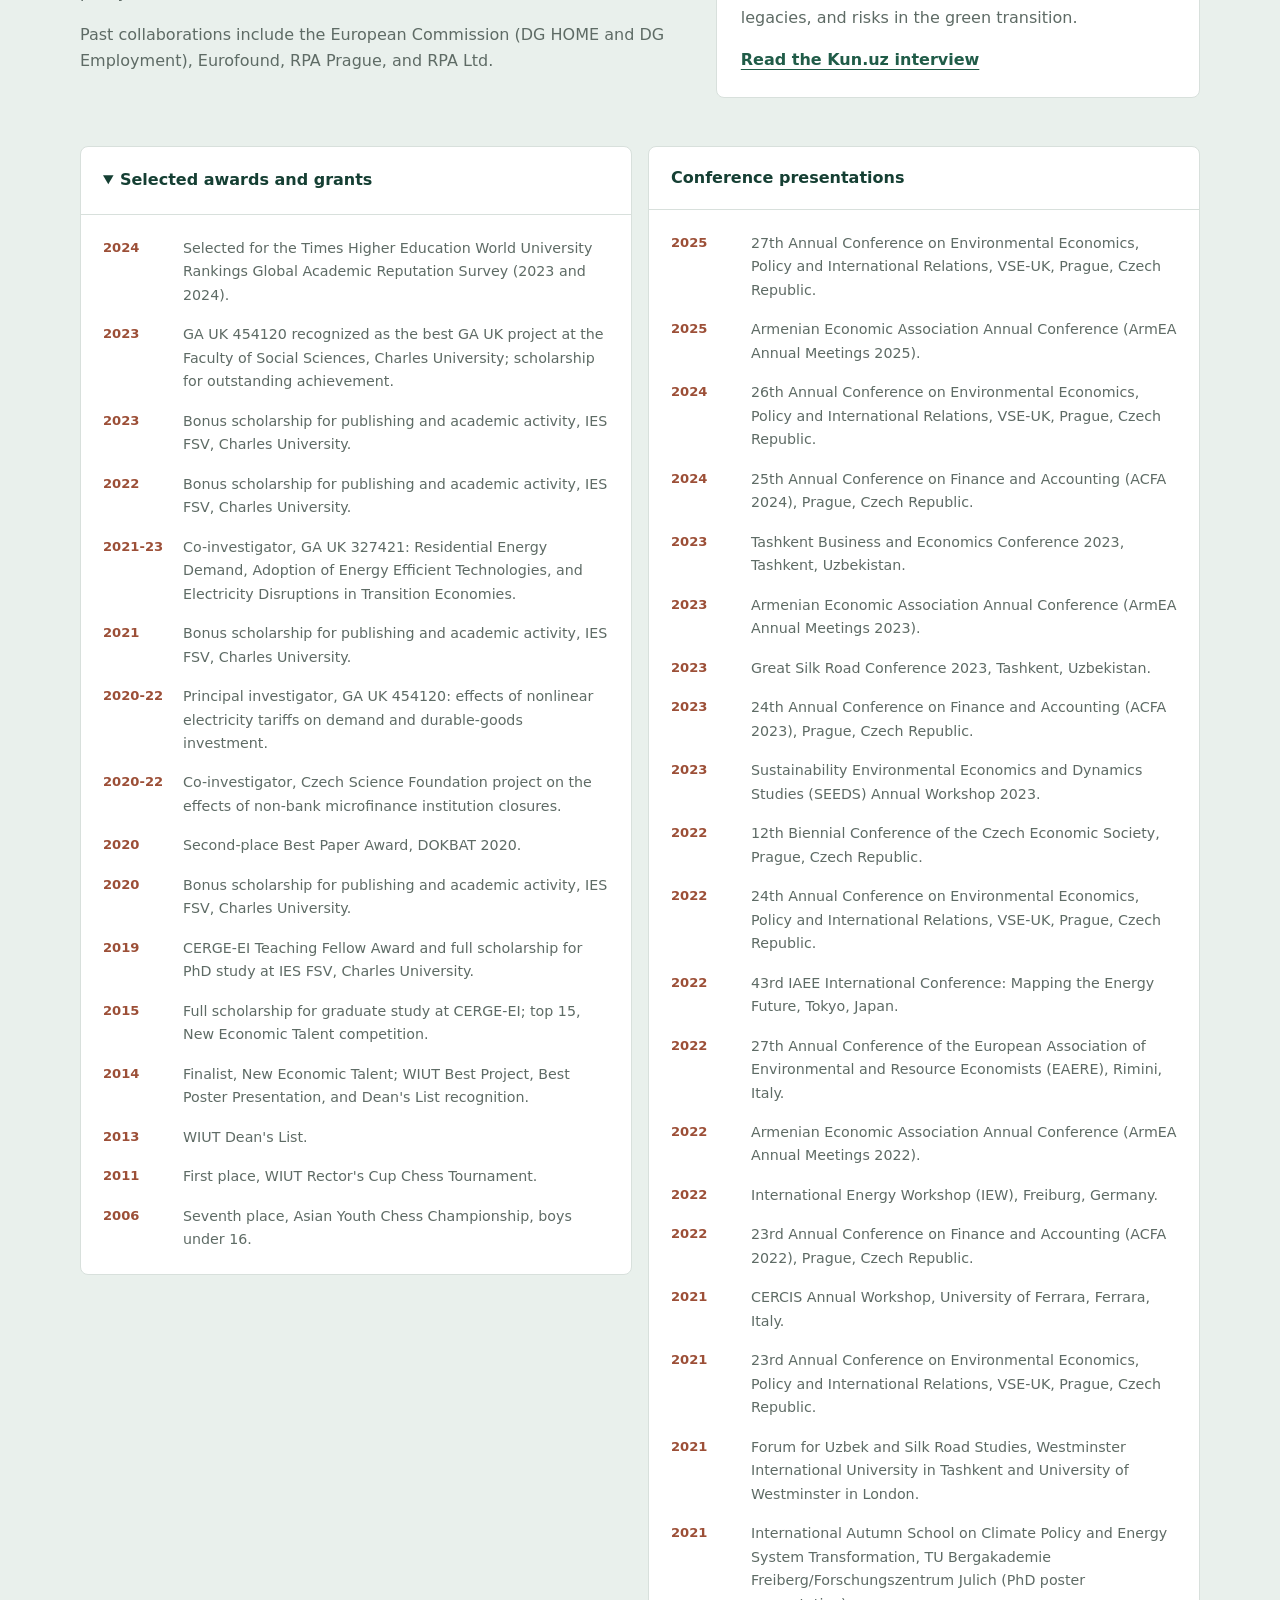
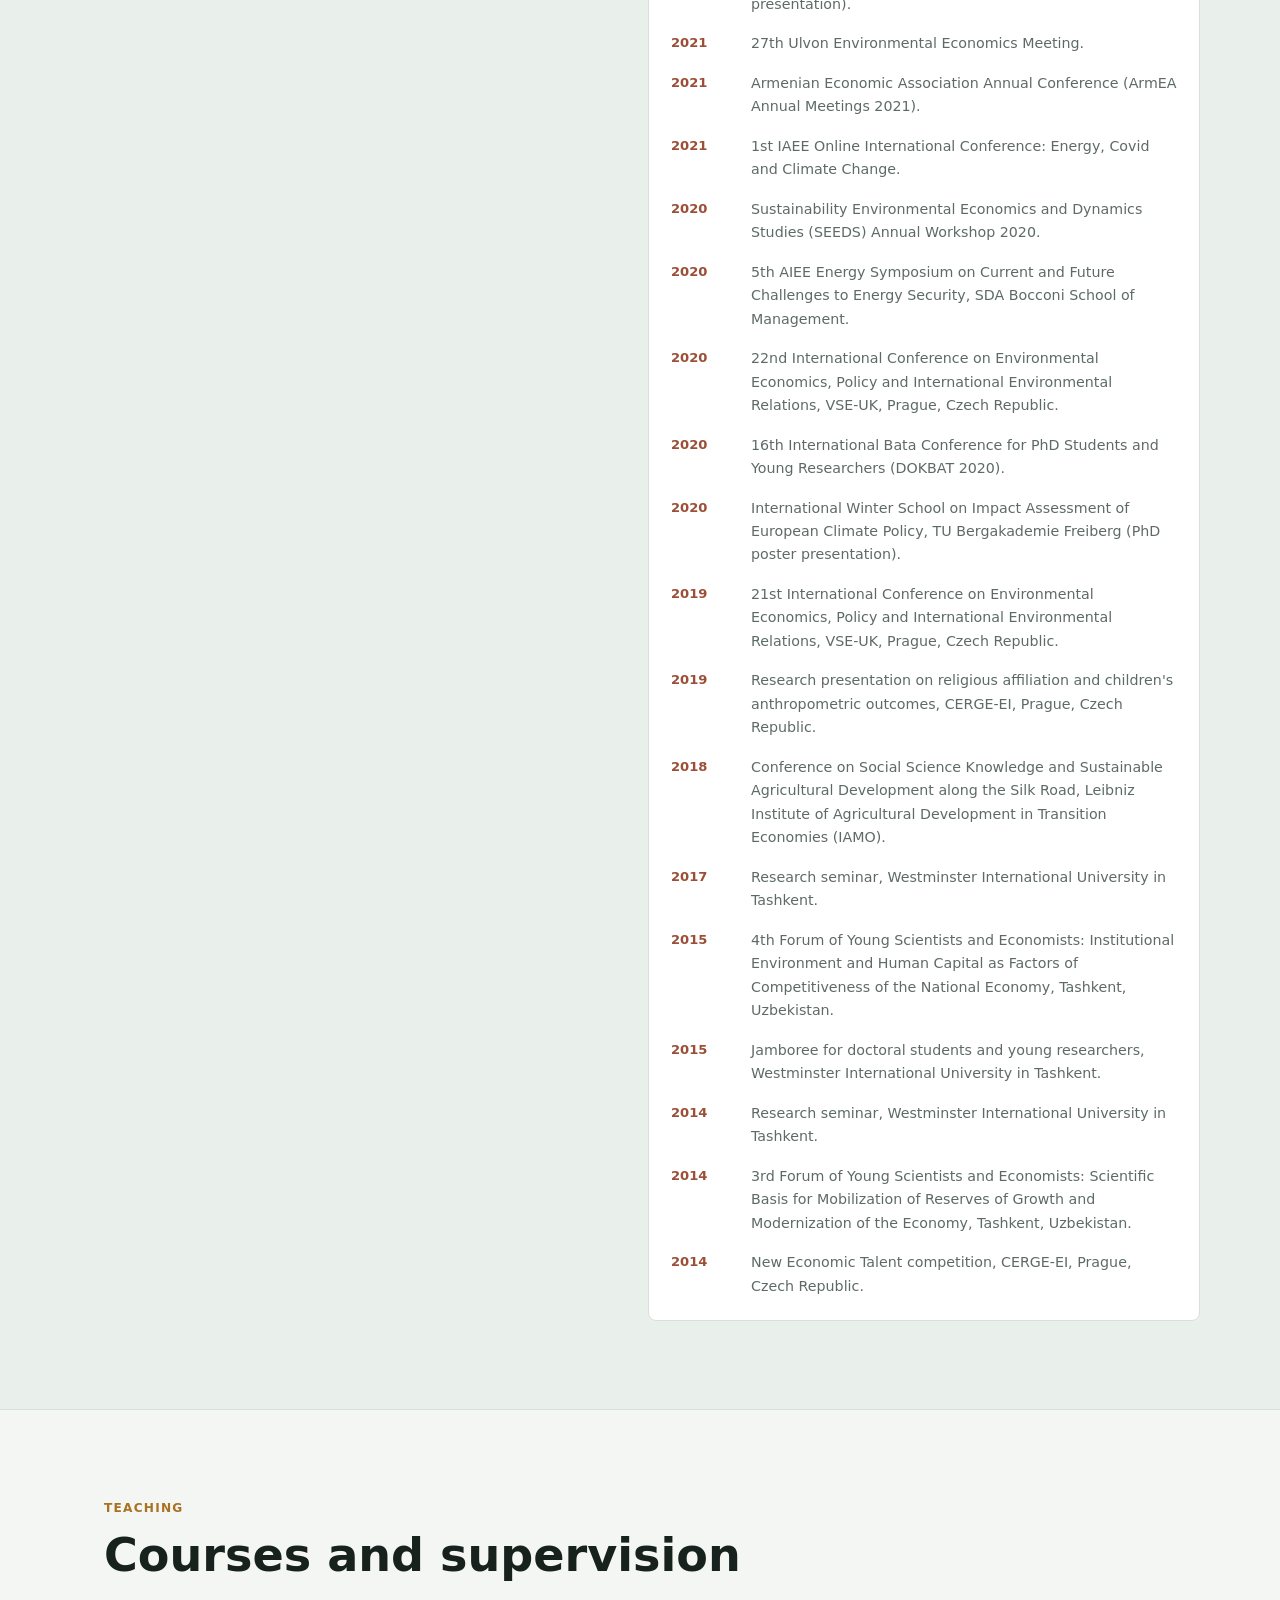
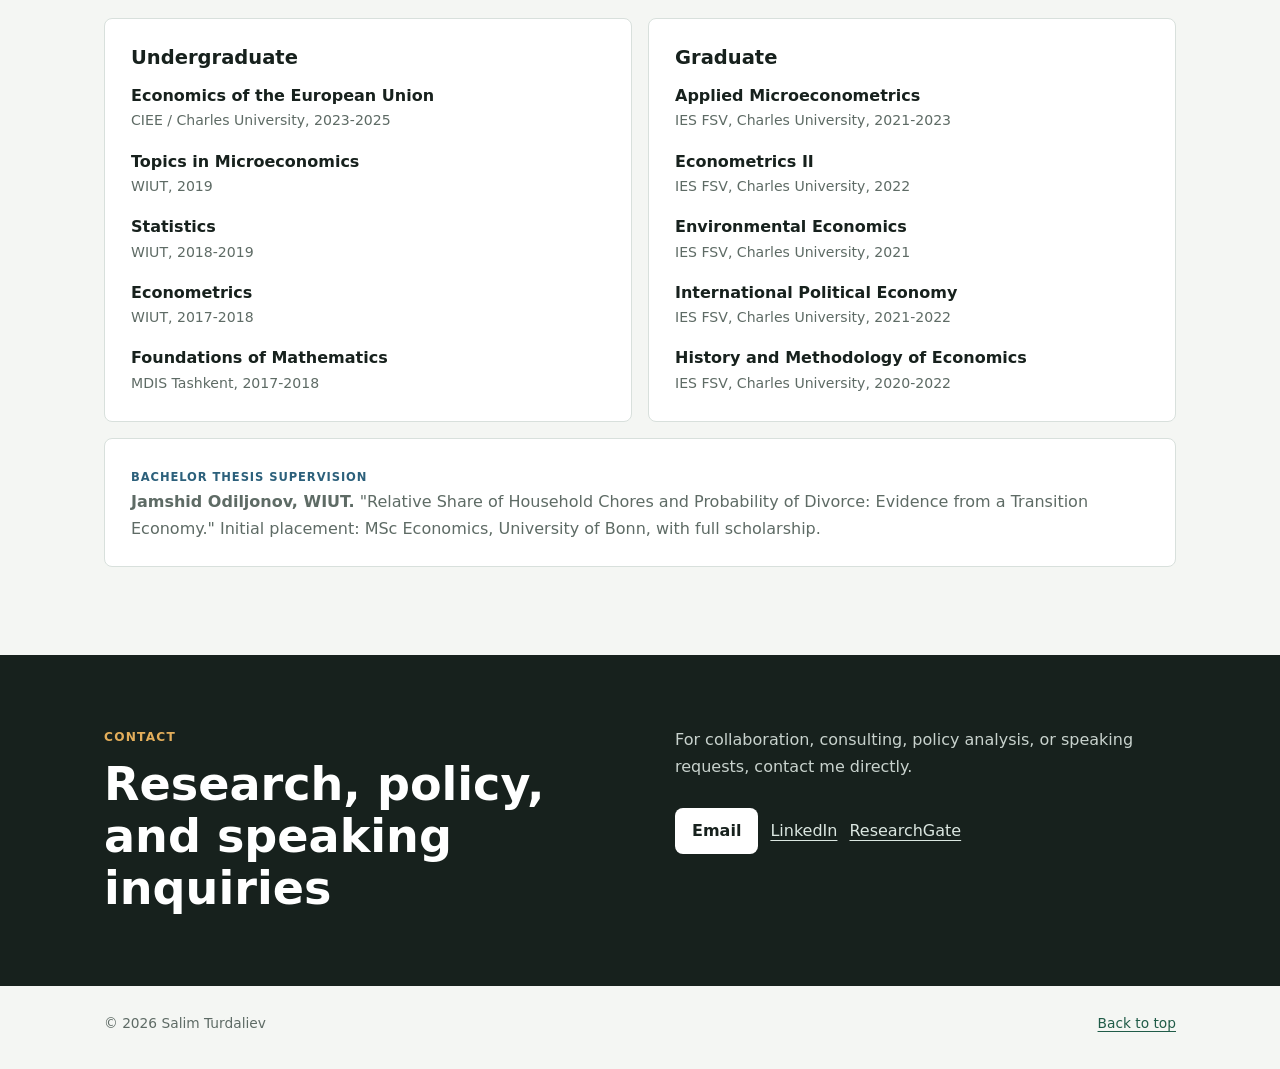
==== commit 9773c34b: "Add files via upload" ====
--- a/index.html
+++ b/index.html
@@ -106,6 +106,7 @@
               <p>Some households purchased more major appliances, partly because the tariff increased the value of efficiency investments. Among poorer families, however, higher bills encouraged switching toward coal, firewood, and kerosene. In the affected regions, the probability of purchasing dirty fuels increased substantially, especially among vulnerable households.</p>
               <h3>Policy lesson</h3>
               <p>Price-based reforms can encourage efficiency, but they can also deepen inequality and produce environmental spillovers. Pricing signals should be combined with targeted support, affordable clean-fuel alternatives, and social protection for vulnerable households.</p>
+              <a class="brief-cta" href="research-russia-block-tariff.html">Read full research brief</a>
               <div class="story-links">
                 <a href="https://doi.org/10.1007/s10668-025-05973-3" target="_blank" rel="noreferrer">2025 article</a>
                 <a href="https://doi.org/10.1142/S2010007823500173" target="_blank" rel="noreferrer">2023 article</a>
@@ -130,6 +131,7 @@
               <p>When reports restarted, the conservation effect returned at approximately its original strength. This result suggests that behavioral interventions can be designed in deliberate cycles instead of being delivered every month indefinitely.</p>
               <h3>Policy lesson</h3>
               <p>Timing is itself a policy design choice. Intermittent delivery may lower administrative costs and reduce message fatigue while preserving meaningful energy savings. Behavioral tools do not replace prices or infrastructure, but they can complement them without increasing household bills.</p>
+              <a class="brief-cta" href="research-nudging-armenia.html">Read full research brief</a>
               <div class="story-links">
                 <a href="https://doi.org/10.1007/s10640-025-01064-z" target="_blank" rel="noreferrer">2026 article</a>
                 <a href="https://doi.org/10.1007/978-3-031-62998-3_8" target="_blank" rel="noreferrer">Field experiment chapter</a>
@@ -154,6 +156,7 @@
               </ul>
               <h3>Policy lesson</h3>
               <p>Grid access is not enough. Reliability, infrastructure investment, pricing strategy, and targeted social protection all matter for child health, gender equality, and long-term development.</p>
+              <a class="brief-cta" href="research-electricity-outages-kyrgyzstan.html">Read full research brief</a>
               <div class="story-links"><a href="https://doi.org/10.1080/00128775.2023.2291382" target="_blank" rel="noreferrer">Read the article</a></div>
             </div>
           </details>
@@ -175,6 +178,7 @@
               </ul>
               <h3>Implications</h3>
               <p>Universities can support students through early diagnostics, targeted refreshers, predictable weekly practice, rapid feedback, modular resources, and flexible support for students balancing study with work or family responsibilities.</p>
+              <a class="brief-cta" href="research-student-success.html">Read full research brief</a>
               <div class="story-links"><a href="https://doi.org/10.1080/26939169.2023.2184435" target="_blank" rel="noreferrer">Read the article</a></div>
             </div>
           </details>
@@ -256,22 +260,48 @@
             </ul>
           </details>
 
-          <details class="archive">
-            <summary>Conference presentations</summary>
-            <div class="conference-years">
-              <p><strong>2025</strong> Armenian Economic Association Annual Conference.</p>
-              <p><strong>2024</strong> 26th Annual Conference on Environmental Economics, Policy and International Relations, Prague; 25th Annual Conference on Finance and Accounting, Prague.</p>
-              <p><strong>2023</strong> Tashkent Business &amp; Economics Conference; Armenian Economic Association Annual Conference; Great Silk Road Conference; 24th Annual Conference on Finance and Accounting, Prague; SEEDS Annual Workshop.</p>
-              <p><strong>2022</strong> 12th Biennial Conference of the Czech Economic Society; 24th Annual Conference on Environmental Economics, Policy and International Relations, Prague; 43rd IAEE International Conference, Tokyo; 27th EAERE Annual Conference, Rimini; Armenian Economic Association Annual Conference; International Energy Workshop, Freiburg; 23rd Annual Conference on Finance and Accounting, Prague.</p>
-              <p><strong>2021</strong> CERCIS Annual Workshop, Ferrara; 23rd Annual Conference on Environmental Economics, Policy and International Relations, Prague; Forum for Uzbek and Silk Road Studies; International Autumn School on Climate Policy and Energy System Transformation; 27th Ulvon Environmental Economics Meeting; Armenian Economic Association Annual Conference; 1st IAEE Online International Conference.</p>
-              <p><strong>2020</strong> SEEDS Annual Workshop; 5th AIEE Energy Symposium; 22nd International Conference on Environmental Economics, Policy and International Environmental Relations, Prague; DOKBAT 2020; International Winter School on the Impact Assessment of European Climate Policy.</p>
-              <p><strong>2019</strong> 21st International Conference on Environmental Economics, Policy and International Environmental Relations, Prague; CERGE-EI presentation on religious affiliation and children's anthropometric outcomes.</p>
-              <p><strong>2018</strong> Conference on Social Science Knowledge and Sustainable Agricultural Development along the Silk Road, IAMO.</p>
-              <p><strong>2017</strong> Research seminar, Westminster International University in Tashkent.</p>
-              <p><strong>2015</strong> 4th Forum of Young Scientists and Economists; WIUT Jamboree for doctoral students and young researchers.</p>
-              <p><strong>2014</strong> WIUT research seminar; 3rd Forum of Young Scientists and Economists; New Economic Talent competition, CERGE-EI.</p>
-            </div>
-          </details>
+          <section class="archive conference-archive" aria-labelledby="conference-heading">
+            <h3 class="archive-title" id="conference-heading">Conference presentations</h3>
+            <ul class="conference-list">
+              <li><time>2025</time><span>27th Annual Conference on Environmental Economics, Policy and International Relations, VSE-UK, Prague, Czech Republic.</span></li>
+              <li><time>2025</time><span>Armenian Economic Association Annual Conference (ArmEA Annual Meetings 2025).</span></li>
+              <li><time>2024</time><span>26th Annual Conference on Environmental Economics, Policy and International Relations, VSE-UK, Prague, Czech Republic.</span></li>
+              <li><time>2024</time><span>25th Annual Conference on Finance and Accounting (ACFA 2024), Prague, Czech Republic.</span></li>
+              <li><time>2023</time><span>Tashkent Business and Economics Conference 2023, Tashkent, Uzbekistan.</span></li>
+              <li><time>2023</time><span>Armenian Economic Association Annual Conference (ArmEA Annual Meetings 2023).</span></li>
+              <li><time>2023</time><span>Great Silk Road Conference 2023, Tashkent, Uzbekistan.</span></li>
+              <li><time>2023</time><span>24th Annual Conference on Finance and Accounting (ACFA 2023), Prague, Czech Republic.</span></li>
+              <li><time>2023</time><span>Sustainability Environmental Economics and Dynamics Studies (SEEDS) Annual Workshop 2023.</span></li>
+              <li><time>2022</time><span>12th Biennial Conference of the Czech Economic Society, Prague, Czech Republic.</span></li>
+              <li><time>2022</time><span>24th Annual Conference on Environmental Economics, Policy and International Relations, VSE-UK, Prague, Czech Republic.</span></li>
+              <li><time>2022</time><span>43rd IAEE International Conference: Mapping the Energy Future, Tokyo, Japan.</span></li>
+              <li><time>2022</time><span>27th Annual Conference of the European Association of Environmental and Resource Economists (EAERE), Rimini, Italy.</span></li>
+              <li><time>2022</time><span>Armenian Economic Association Annual Conference (ArmEA Annual Meetings 2022).</span></li>
+              <li><time>2022</time><span>International Energy Workshop (IEW), Freiburg, Germany.</span></li>
+              <li><time>2022</time><span>23rd Annual Conference on Finance and Accounting (ACFA 2022), Prague, Czech Republic.</span></li>
+              <li><time>2021</time><span>CERCIS Annual Workshop, University of Ferrara, Ferrara, Italy.</span></li>
+              <li><time>2021</time><span>23rd Annual Conference on Environmental Economics, Policy and International Relations, VSE-UK, Prague, Czech Republic.</span></li>
+              <li><time>2021</time><span>Forum for Uzbek and Silk Road Studies, Westminster International University in Tashkent and University of Westminster in London.</span></li>
+              <li><time>2021</time><span>International Autumn School on Climate Policy and Energy System Transformation, TU Bergakademie Freiberg/Forschungszentrum Julich (PhD poster presentation).</span></li>
+              <li><time>2021</time><span>27th Ulvon Environmental Economics Meeting.</span></li>
+              <li><time>2021</time><span>Armenian Economic Association Annual Conference (ArmEA Annual Meetings 2021).</span></li>
+              <li><time>2021</time><span>1st IAEE Online International Conference: Energy, Covid and Climate Change.</span></li>
+              <li><time>2020</time><span>Sustainability Environmental Economics and Dynamics Studies (SEEDS) Annual Workshop 2020.</span></li>
+              <li><time>2020</time><span>5th AIEE Energy Symposium on Current and Future Challenges to Energy Security, SDA Bocconi School of Management.</span></li>
+              <li><time>2020</time><span>22nd International Conference on Environmental Economics, Policy and International Environmental Relations, VSE-UK, Prague, Czech Republic.</span></li>
+              <li><time>2020</time><span>16th International Bata Conference for PhD Students and Young Researchers (DOKBAT 2020).</span></li>
+              <li><time>2020</time><span>International Winter School on Impact Assessment of European Climate Policy, TU Bergakademie Freiberg (PhD poster presentation).</span></li>
+              <li><time>2019</time><span>21st International Conference on Environmental Economics, Policy and International Environmental Relations, VSE-UK, Prague, Czech Republic.</span></li>
+              <li><time>2019</time><span>Research presentation on religious affiliation and children's anthropometric outcomes, CERGE-EI, Prague, Czech Republic.</span></li>
+              <li><time>2018</time><span>Conference on Social Science Knowledge and Sustainable Agricultural Development along the Silk Road, Leibniz Institute of Agricultural Development in Transition Economies (IAMO).</span></li>
+              <li><time>2017</time><span>Research seminar, Westminster International University in Tashkent.</span></li>
+              <li><time>2015</time><span>4th Forum of Young Scientists and Economists: Institutional Environment and Human Capital as Factors of Competitiveness of the National Economy, Tashkent, Uzbekistan.</span></li>
+              <li><time>2015</time><span>Jamboree for doctoral students and young researchers, Westminster International University in Tashkent.</span></li>
+              <li><time>2014</time><span>Research seminar, Westminster International University in Tashkent.</span></li>
+              <li><time>2014</time><span>3rd Forum of Young Scientists and Economists: Scientific Basis for Mobilization of Reserves of Growth and Modernization of the Economy, Tashkent, Uzbekistan.</span></li>
+              <li><time>2014</time><span>New Economic Talent competition, CERGE-EI, Prague, Czech Republic.</span></li>
+            </ul>
+          </section>
         </div>
       </section>
 
--- a/styles.css
+++ b/styles.css
@@ -280,8 +280,7 @@
 
 .portrait-panel img {
   width: 100%;
-  aspect-ratio: 4 / 5;
-  object-fit: cover;
+  height: auto;
   border-radius: var(--radius);
   box-shadow: var(--shadow);
 }
@@ -470,6 +469,23 @@
   font-weight: 720;
 }
 
+.brief-cta {
+  display: inline-flex;
+  margin-top: 12px;
+  padding: 9px 14px;
+  border-radius: var(--radius);
+  background: var(--forest);
+  color: #fff;
+  font-size: 0.92rem;
+  font-weight: 760;
+  text-decoration: none;
+}
+
+.brief-cta:hover {
+  background: var(--forest-dark);
+  color: #fff;
+}
+
 .publication-group + .publication-group {
   margin-top: 48px;
 }
@@ -625,39 +641,48 @@
   border-bottom: 1px solid var(--line);
 }
 
+.archive-title {
+  padding: 20px 22px;
+  margin: 0;
+  border-bottom: 1px solid var(--line);
+  color: var(--forest-dark);
+  font-size: 1rem;
+  font-weight: 780;
+}
+
 .timeline,
-.conference-years {
+.conference-list {
   margin: 0;
   padding: 22px;
 }
 
-.timeline {
+.timeline,
+.conference-list {
   display: grid;
   gap: 16px;
   list-style: none;
 }
 
-.timeline li {
+.timeline li,
+.conference-list li {
   display: grid;
   grid-template-columns: 68px 1fr;
   gap: 12px;
 }
 
 .timeline time,
-.conference-years strong {
+.conference-list time {
   color: var(--rust);
   font-size: 0.82rem;
   font-weight: 820;
 }
 
 .timeline span,
-.conference-years p {
+.conference-list span {
+  min-width: 0;
   color: var(--muted);
   font-size: 0.89rem;
-}
-
-.conference-years p:last-child {
-  margin-bottom: 0;
+  overflow-wrap: anywhere;
 }
 
 .teaching-grid {
@@ -751,6 +776,206 @@
 
 .footer p {
   margin: 0;
+}
+
+.brief-main {
+  max-width: 980px;
+  margin: 0 auto;
+  padding: 46px 24px 88px;
+}
+
+.back-link {
+  display: inline-block;
+  margin-bottom: 34px;
+  color: var(--muted);
+  font-size: 0.9rem;
+  font-weight: 700;
+}
+
+.brief-hero {
+  padding-bottom: 52px;
+  border-bottom: 1px solid var(--line);
+}
+
+.brief-title {
+  max-width: 900px;
+  margin-bottom: 20px;
+  font-size: 4rem;
+  line-height: 1.04;
+}
+
+.brief-deck {
+  max-width: 770px;
+  margin-bottom: 28px;
+  color: var(--muted);
+  font-size: 1.24rem;
+  line-height: 1.55;
+}
+
+.brief-facts {
+  display: flex;
+  flex-wrap: wrap;
+  gap: 0;
+  border-top: 1px solid var(--line);
+  border-bottom: 1px solid var(--line);
+}
+
+.brief-facts span {
+  padding: 11px 18px 11px 0;
+  margin-right: 18px;
+  color: var(--forest-dark);
+  font-size: 0.84rem;
+  font-weight: 720;
+}
+
+.brief-image {
+  margin: 38px 0 0;
+}
+
+.brief-image img {
+  display: block;
+  width: 100%;
+  height: auto;
+  border-radius: 8px;
+  box-shadow: 0 18px 48px rgba(15, 42, 35, 0.12);
+}
+
+.brief-image figcaption {
+  margin-top: 10px;
+  color: var(--muted);
+  font-size: 0.82rem;
+  line-height: 1.5;
+}
+
+.brief-article {
+  max-width: 760px;
+  margin: 0 auto;
+  padding-top: 54px;
+}
+
+.brief-article p,
+.brief-article li {
+  color: var(--muted);
+  font-size: 1.02rem;
+}
+
+.brief-article h2 {
+  margin-top: 46px;
+  margin-bottom: 14px;
+  font-size: 1.72rem;
+  line-height: 1.2;
+}
+
+.brief-opening {
+  color: var(--ink) !important;
+  font-size: 1.3rem !important;
+  line-height: 1.55;
+}
+
+.finding-box {
+  margin: 34px 0;
+  padding: 22px 24px;
+  border-left: 4px solid var(--rust);
+  background: var(--soft-rust);
+}
+
+.finding-box strong {
+  display: block;
+  margin-bottom: 6px;
+  color: var(--rust);
+  font-size: 0.78rem;
+  letter-spacing: 0.08em;
+  text-transform: uppercase;
+}
+
+.finding-box p {
+  margin-bottom: 0;
+  color: var(--ink);
+}
+
+.finding-grid {
+  display: grid;
+  grid-template-columns: repeat(3, 1fr);
+  gap: 12px;
+  margin: 28px 0 38px;
+}
+
+.finding-grid > div {
+  padding: 20px;
+  border: 1px solid var(--line);
+  border-radius: var(--radius);
+  background: var(--surface);
+}
+
+.finding-grid strong {
+  display: block;
+  margin-bottom: 10px;
+  color: var(--rust);
+  font-size: 1.05rem;
+}
+
+.finding-grid p {
+  margin-bottom: 0;
+  font-size: 0.9rem;
+}
+
+.brief-points {
+  display: grid;
+  gap: 14px;
+  padding-left: 22px;
+}
+
+.brief-reference {
+  margin-top: 58px;
+  padding-top: 4px;
+  border-top: 1px solid var(--line);
+}
+
+.brief-reference ul {
+  display: grid;
+  gap: 14px;
+  padding-left: 22px;
+}
+
+.brief-reference li {
+  font-size: 0.92rem;
+}
+
+.brief-nav {
+  display: grid;
+  grid-template-columns: repeat(2, 1fr);
+  gap: 14px;
+  margin-top: 72px;
+  padding-top: 28px;
+  border-top: 1px solid var(--line);
+}
+
+.brief-nav a {
+  min-height: 108px;
+  padding: 20px;
+  border: 1px solid var(--line);
+  border-radius: var(--radius);
+  background: var(--surface);
+  text-decoration: none;
+}
+
+.brief-nav span,
+.brief-nav strong {
+  display: block;
+}
+
+.brief-nav span {
+  margin-bottom: 7px;
+  color: var(--rust);
+  font-size: 0.75rem;
+  font-weight: 800;
+  letter-spacing: 0.07em;
+  text-transform: uppercase;
+}
+
+.brief-nav strong {
+  color: var(--forest-dark);
+  line-height: 1.35;
 }
 
 @media (max-width: 980px) {
@@ -869,12 +1094,47 @@
     grid-template-columns: 1fr;
   }
 
-  .timeline li {
+  .timeline li,
+  .conference-list li {
     grid-template-columns: 58px 1fr;
   }
 
   .contact-inner {
     padding: 58px 18px;
+  }
+
+  .brief-main {
+    padding: 34px 18px 64px;
+  }
+
+  .brief-hero {
+    padding-bottom: 40px;
+  }
+
+  .brief-title {
+    font-size: 2.35rem;
+  }
+
+  .brief-deck {
+    font-size: 1.08rem;
+  }
+
+  .brief-facts {
+    display: grid;
+  }
+
+  .brief-facts span {
+    padding: 8px 0;
+    margin: 0;
+  }
+
+  .brief-article {
+    padding-top: 42px;
+  }
+
+  .finding-grid,
+  .brief-nav {
+    grid-template-columns: 1fr;
   }
 
   .footer {
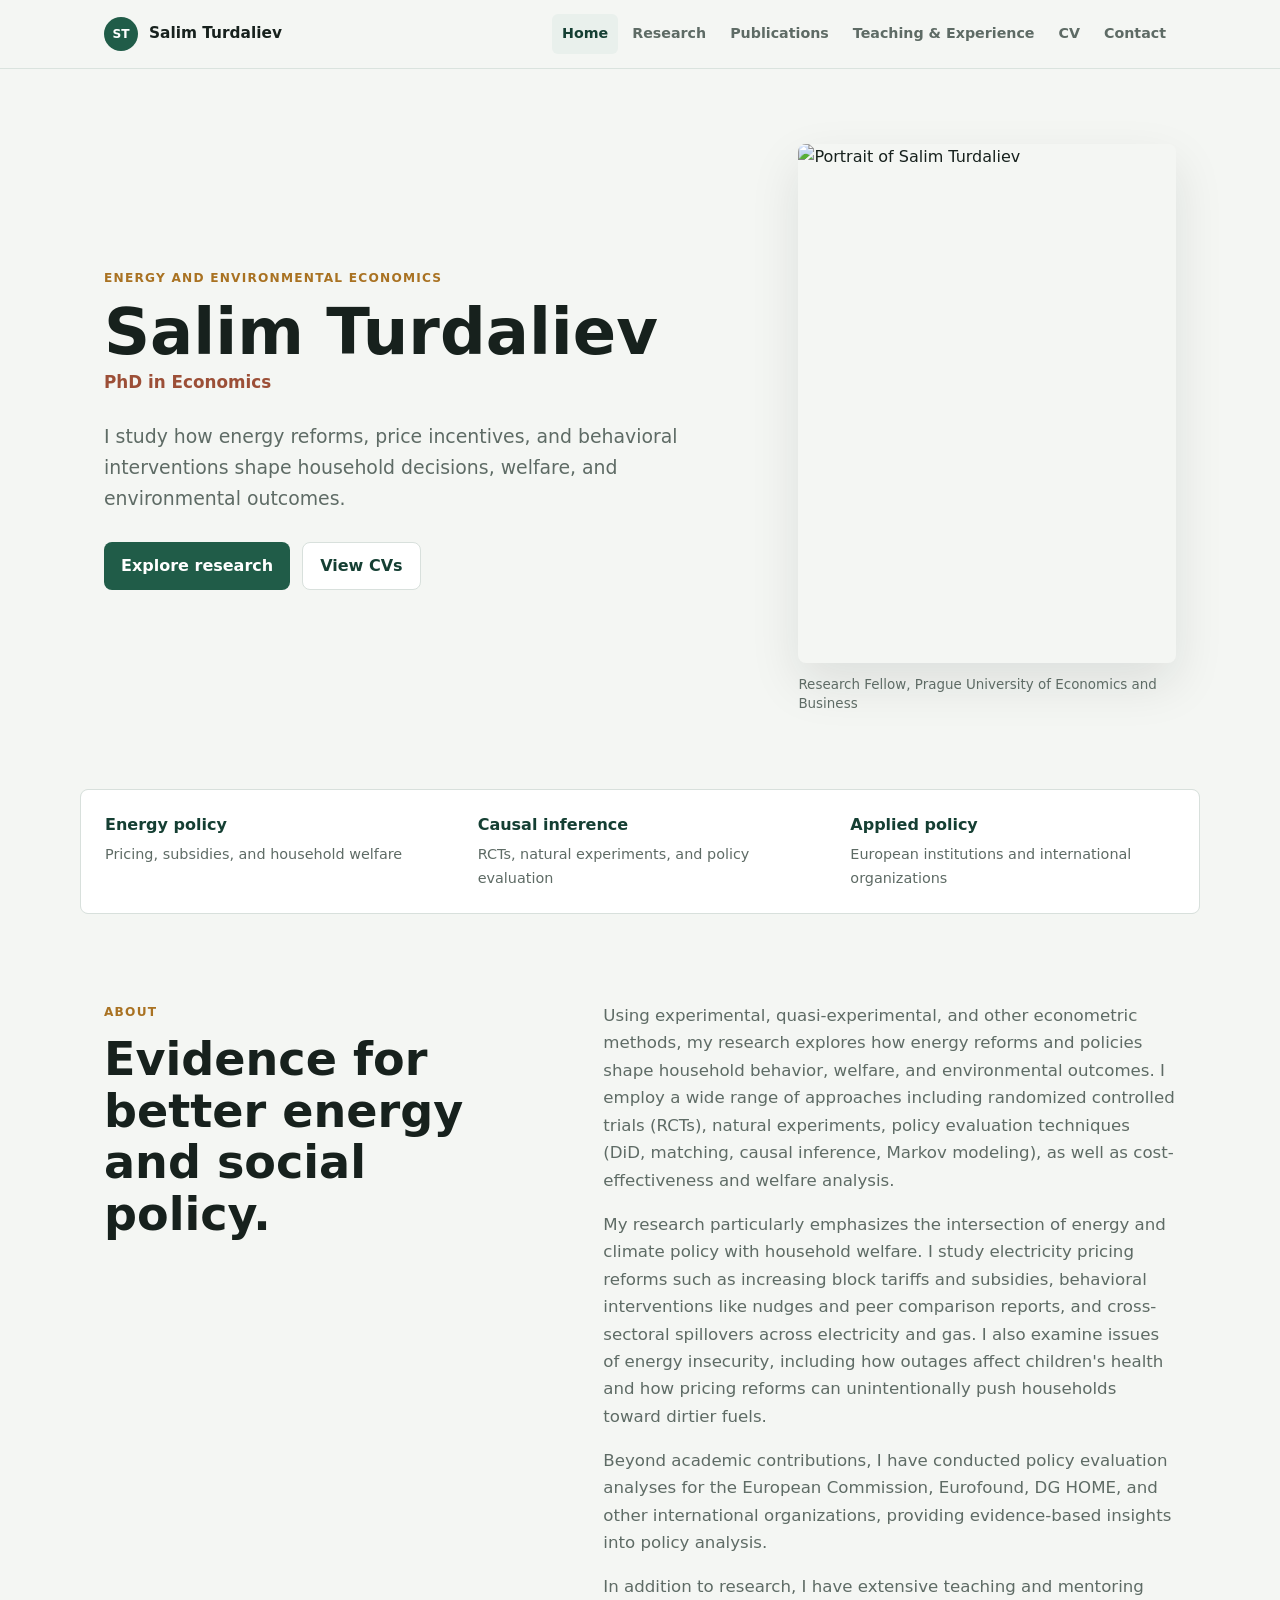
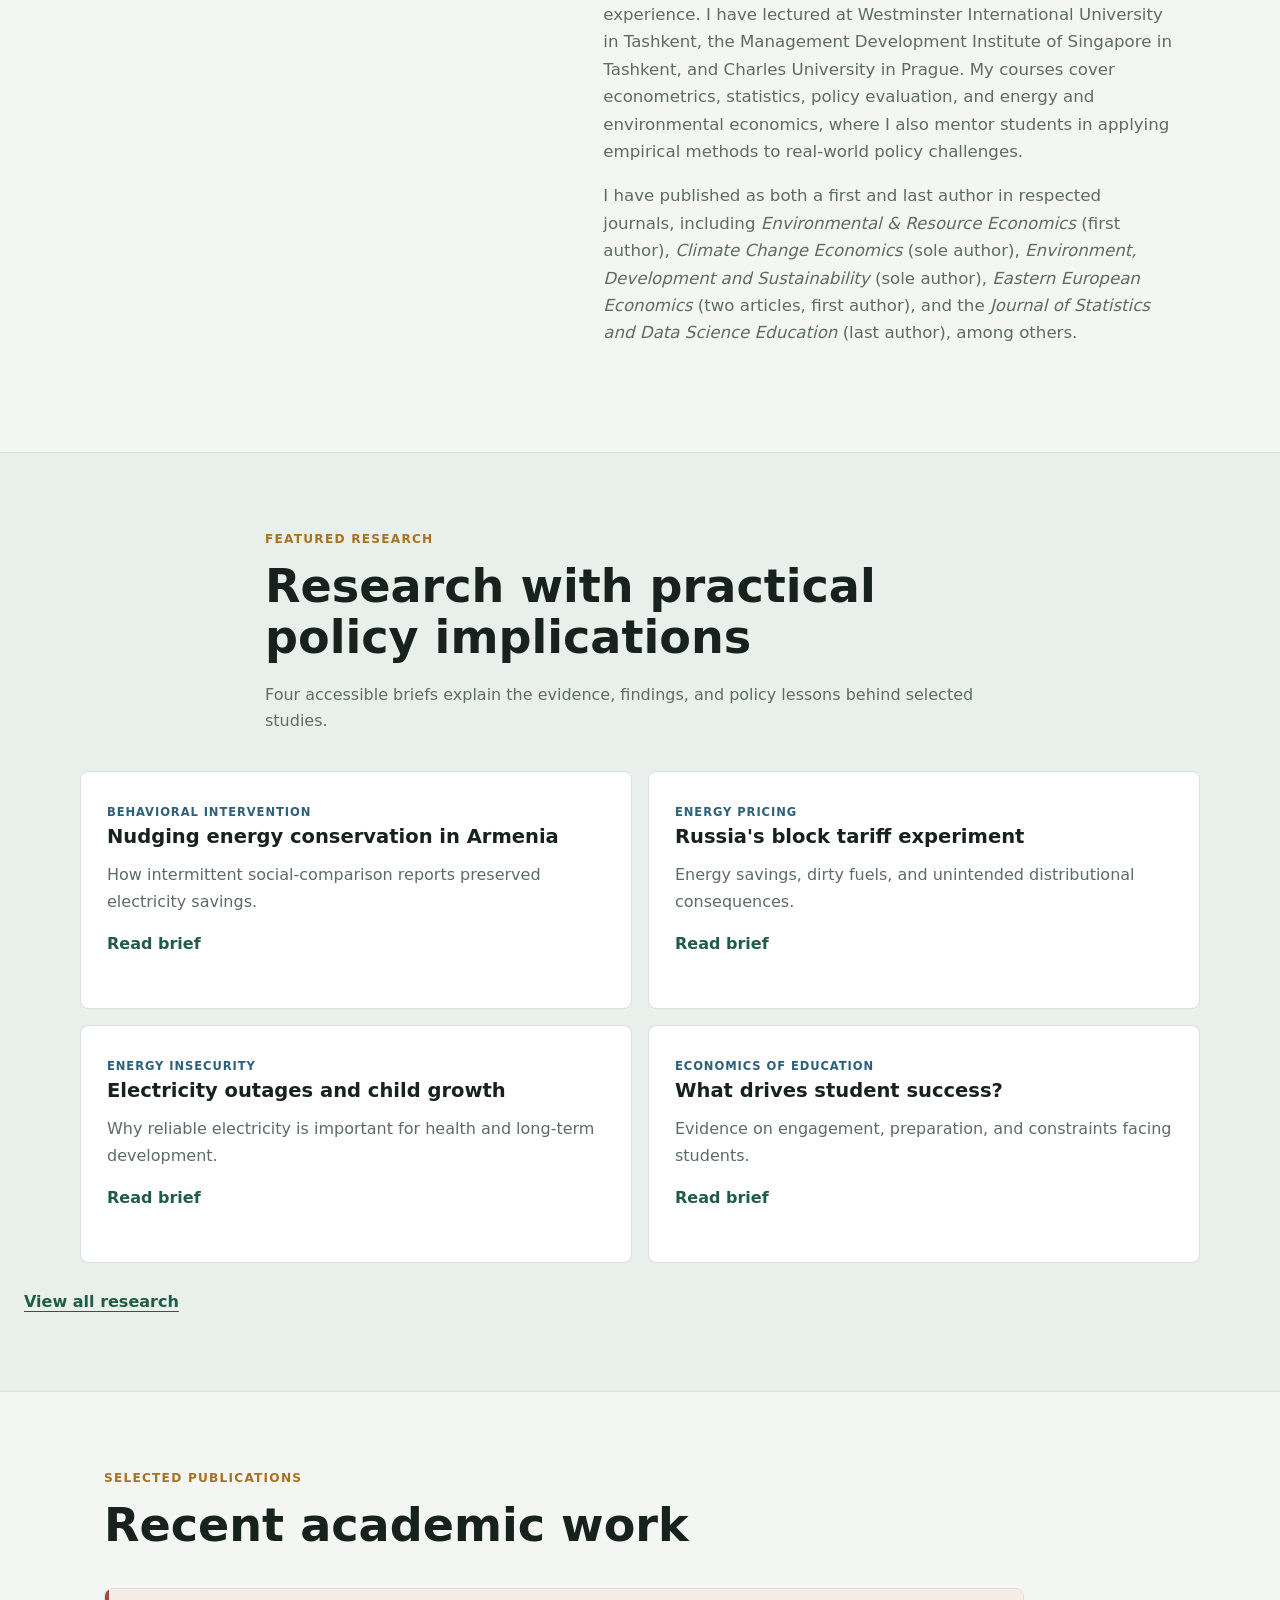
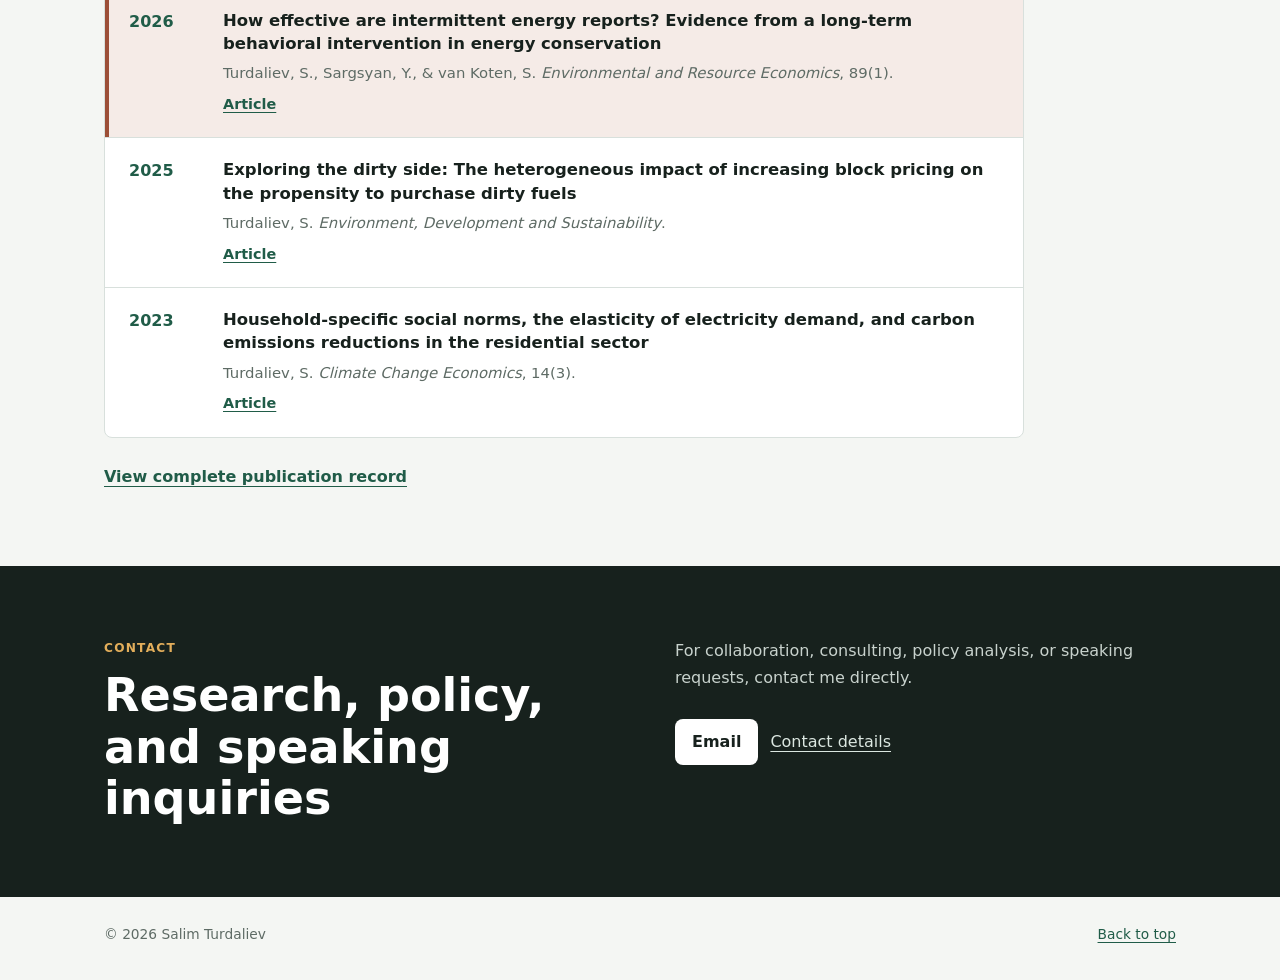
==== commit ae80848c: "Add files via upload" ====
--- a/index.html
+++ b/index.html
@@ -6,55 +6,40 @@
     <meta name="description" content="Salim Turdaliev, PhD. Energy economics, behavioral interventions, household welfare, and applied policy evaluation.">
     <title>Salim Turdaliev | Energy Economist</title>
     <link rel="icon" href="assets/favicon.svg" type="image/svg+xml">
-    <link rel="preload" href="assets/profile.jpg" as="image">
-    <link rel="stylesheet" href="styles.css">
+    <link rel="preload" href="assets/profile.jpg?v=full-20260711" as="image">
+    <link rel="stylesheet" href="styles.css?v=multipage-20260711">
   </head>
   <body>
     <a class="skip-link" href="#main">Skip to content</a>
-
     <header class="site-header" data-header>
       <nav class="nav" aria-label="Main navigation">
-        <a class="brand" href="#top" aria-label="Salim Turdaliev home">
-          <span class="brand-mark" aria-hidden="true">ST</span>
-          <span>Salim Turdaliev</span>
-        </a>
-
-        <button class="nav-toggle" type="button" aria-expanded="false" aria-controls="nav-links">
-          <span class="nav-toggle-bar"></span>
-          <span class="nav-toggle-bar"></span>
-          <span class="nav-toggle-bar"></span>
-          <span class="sr-only">Open menu</span>
-        </button>
-
+        <a class="brand" href="index.html" aria-label="Salim Turdaliev home"><span class="brand-mark" aria-hidden="true">ST</span><span>Salim Turdaliev</span></a>
+        <button class="nav-toggle" type="button" aria-expanded="false" aria-controls="nav-links"><span class="nav-toggle-bar"></span><span class="nav-toggle-bar"></span><span class="nav-toggle-bar"></span><span class="sr-only">Open menu</span></button>
         <div class="nav-links" id="nav-links" data-nav-links>
-          <a href="#about">About</a>
-          <a href="#research">Research</a>
-          <a href="#publications">Publications</a>
-          <a href="#profile">Profile</a>
-          <a href="#teaching">Teaching</a>
-          <a href="#contact">Contact</a>
+          <a class="active" aria-current="page" href="index.html">Home</a>
+          <a href="research.html">Research</a>
+          <a href="publications.html">Publications</a>
+          <a href="teaching.html">Teaching &amp; Experience</a>
+          <a href="cv.html">CV</a>
+          <a href="contact.html">Contact</a>
         </div>
       </nav>
     </header>
 
     <main id="main">
-      <section class="hero section" id="top">
+      <section class="hero section home-hero" id="top">
         <div class="hero-content">
           <p class="eyebrow">Energy and environmental economics</p>
           <h1>Salim Turdaliev</h1>
           <p class="degree">PhD in Economics</p>
-          <p class="hero-copy">
-            I study how energy reforms, price incentives, and behavioral interventions shape household decisions, welfare, and environmental outcomes.
-          </p>
+          <p class="hero-copy">I study how energy reforms, price incentives, and behavioral interventions shape household decisions, welfare, and environmental outcomes.</p>
           <div class="hero-actions" aria-label="Primary links">
-            <a class="button primary" href="#research">Explore research</a>
-            <a class="button secondary" href="assets/salim-turdaliev-academic-cv.pdf" target="_blank">Academic CV</a>
-            <a class="button secondary" href="assets/salim-turdaliev-industry-cv.pdf" target="_blank">Industry CV</a>
+            <a class="button primary" href="research.html">Explore research</a>
+            <a class="button secondary" href="cv.html">View CVs</a>
           </div>
         </div>
-
         <figure class="portrait-panel">
-          <img src="assets/profile.jpg" alt="Portrait of Salim Turdaliev">
+          <img src="assets/profile.jpg?v=full-20260711" alt="Portrait of Salim Turdaliev" width="1109" height="1522">
           <figcaption>Research Fellow, Prague University of Economics and Business</figcaption>
         </figure>
       </section>
@@ -71,270 +56,50 @@
           <h2>Evidence for better energy and social policy.</h2>
         </div>
         <div class="prose">
-          <p>
-            Using experimental, quasi-experimental, and econometric methods, my research explores how energy reforms and policies shape household behavior, welfare, and environmental outcomes. My methods include randomized controlled trials, natural experiments, difference-in-differences, matching, causal inference, Markov modeling, and cost-effectiveness and welfare analysis.
-          </p>
-          <p>
-            My work focuses on electricity pricing reforms, subsidies, behavioral interventions such as peer comparison reports, and spillovers across electricity and gas. I also study energy insecurity, including how outages affect children's health and how pricing reforms can unintentionally push households toward dirtier fuels.
-          </p>
-          <p>
-            Beyond academic research, I have contributed to policy evaluation for the European Commission, Eurofound, DG HOME, and other international organizations. I have taught econometrics, statistics, policy evaluation, and energy and environmental economics at universities in Prague and Tashkent.
-          </p>
+          <p>Using experimental, quasi-experimental, and other econometric methods, my research explores how energy reforms and policies shape household behavior, welfare, and environmental outcomes. I employ a wide range of approaches including randomized controlled trials (RCTs), natural experiments, policy evaluation techniques (DiD, matching, causal inference, Markov modeling), as well as cost-effectiveness and welfare analysis.</p>
+          <p>My research particularly emphasizes the intersection of energy and climate policy with household welfare. I study electricity pricing reforms such as increasing block tariffs and subsidies, behavioral interventions like nudges and peer comparison reports, and cross-sectoral spillovers across electricity and gas. I also examine issues of energy insecurity, including how outages affect children's health and how pricing reforms can unintentionally push households toward dirtier fuels.</p>
+          <p>Beyond academic contributions, I have conducted policy evaluation analyses for the European Commission, Eurofound, DG HOME, and other international organizations, providing evidence-based insights into policy analysis.</p>
+          <p>In addition to research, I have extensive teaching and mentoring experience. I have lectured at Westminster International University in Tashkent, the Management Development Institute of Singapore in Tashkent, and Charles University in Prague. My courses cover econometrics, statistics, policy evaluation, and energy and environmental economics, where I also mentor students in applying empirical methods to real-world policy challenges.</p>
+          <p>I have published as both a first and last author in respected journals, including <em>Environmental &amp; Resource Economics</em> (first author), <em>Climate Change Economics</em> (sole author), <em>Environment, Development and Sustainability</em> (sole author), <em>Eastern European Economics</em> (two articles, first author), and the <em>Journal of Statistics and Data Science Education</em> (last author), among others.</p>
         </div>
       </section>
 
-      <section class="section section-band" id="research">
+      <section class="section section-band home-section">
         <div class="section-heading wide">
-          <p class="eyebrow">Research</p>
-          <h2>Research stories and policy implications</h2>
-          <p class="section-intro">Each summary below is hosted here. No Google Sites pages are required.</p>
+          <p class="eyebrow">Featured research</p>
+          <h2>Research with practical policy implications</h2>
+          <p class="section-intro">Four accessible briefs explain the evidence, findings, and policy lessons behind selected studies.</p>
         </div>
-
-        <div class="research-list">
-          <details class="research-story" id="block-tariffs">
-            <summary>
-              <span class="story-number">01</span>
-              <span><small>Energy pricing</small><strong>Russia's block tariff experiment</strong></span>
-              <span class="summary-action">Read</span>
-            </summary>
-            <div class="story-body">
-              <p class="lead">Energy savings, dirty fuels, and unintended consequences.</p>
-              <p>In 2013, several Russian regions introduced increasing block tariffs: households paid a higher price for additional electricity once consumption crossed a threshold. The reform aimed to move toward market-based energy pricing and away from heavy subsidies.</p>
-              <h3>The promise and the reality</h3>
-              <p>Households proved far less responsive to price changes than expected. Long-run electricity demand elasticity was around -0.1, and average consumption fell by only about 0.56% per year. The estimated carbon reduction was modest relative to the scale of Russia's emissions.</p>
-              <h3>How households adapted</h3>
-              <p>Some households purchased more major appliances, partly because the tariff increased the value of efficiency investments. Among poorer families, however, higher bills encouraged switching toward coal, firewood, and kerosene. In the affected regions, the probability of purchasing dirty fuels increased substantially, especially among vulnerable households.</p>
-              <h3>Policy lesson</h3>
-              <p>Price-based reforms can encourage efficiency, but they can also deepen inequality and produce environmental spillovers. Pricing signals should be combined with targeted support, affordable clean-fuel alternatives, and social protection for vulnerable households.</p>
-              <a class="brief-cta" href="research-russia-block-tariff.html">Read full research brief</a>
-              <div class="story-links">
-                <a href="https://doi.org/10.1007/s10668-025-05973-3" target="_blank" rel="noreferrer">2025 article</a>
-                <a href="https://doi.org/10.1142/S2010007823500173" target="_blank" rel="noreferrer">2023 article</a>
-                <a href="https://doi.org/10.1080/00128775.2023.2165948" target="_blank" rel="noreferrer">Tariff and dirty-fuel study</a>
-                <a href="https://doi.org/10.3390/en14216954" target="_blank" rel="noreferrer">Appliance study</a>
-              </div>
-            </div>
-          </details>
-
-          <details class="research-story" id="energy-reports">
-            <summary>
-              <span class="story-number">02</span>
-              <span><small>Behavioral intervention</small><strong>Nudging energy conservation in Armenia</strong></span>
-              <span class="summary-action">Read</span>
-            </summary>
-            <div class="story-body">
-              <p class="lead">Why intermittent social-comparison reports continued to work.</p>
-              <p>In 2022 and 2023, we ran a randomized controlled trial in Armenia. Households received easy-to-read reports comparing their electricity use with similar households. Some reports also included cost information, while a control group received no reports.</p>
-              <h3>Persistence through a pause</h3>
-              <p>Households receiving reports used less electricity. The intervention was then paused for eight months. Savings did not disappear: roughly half of the initial effect persisted even though no new letters arrived, suggesting learning, calibration, or habit-like changes rather than a short-lived attention effect.</p>
-              <h3>Reactivation without fatigue</h3>
-              <p>When reports restarted, the conservation effect returned at approximately its original strength. This result suggests that behavioral interventions can be designed in deliberate cycles instead of being delivered every month indefinitely.</p>
-              <h3>Policy lesson</h3>
-              <p>Timing is itself a policy design choice. Intermittent delivery may lower administrative costs and reduce message fatigue while preserving meaningful energy savings. Behavioral tools do not replace prices or infrastructure, but they can complement them without increasing household bills.</p>
-              <a class="brief-cta" href="research-nudging-armenia.html">Read full research brief</a>
-              <div class="story-links">
-                <a href="https://doi.org/10.1007/s10640-025-01064-z" target="_blank" rel="noreferrer">2026 article</a>
-                <a href="https://doi.org/10.1007/978-3-031-62998-3_8" target="_blank" rel="noreferrer">Field experiment chapter</a>
-              </div>
-            </div>
-          </details>
-
-          <details class="research-story" id="outages">
-            <summary>
-              <span class="story-number">03</span>
-              <span><small>Energy insecurity</small><strong>Electricity outages and child growth in Kyrgyzstan</strong></span>
-              <span class="summary-action">Read</span>
-            </summary>
-            <div class="story-body">
-              <p class="lead">Reliable electricity matters for health, not only economic productivity.</p>
-              <p>Using household panel data from the Kyrgyz Republic, we examined how frequent electricity outages affect children under five. Height-for-age scores provide a measure of childhood stunting and long-term well-being.</p>
-              <h3>Findings</h3>
-              <ul>
-                <li>Children in households facing outages more than once a month had height-for-age scores about 0.37 standard deviations lower than comparable children with more reliable electricity.</li>
-                <li>The negative association was substantially stronger for girls, suggesting gender differences in how scarce household resources are allocated.</li>
-                <li>Weight-for-age was not significantly affected, while the height results point to lasting consequences of repeated disruption.</li>
-              </ul>
-              <h3>Policy lesson</h3>
-              <p>Grid access is not enough. Reliability, infrastructure investment, pricing strategy, and targeted social protection all matter for child health, gender equality, and long-term development.</p>
-              <a class="brief-cta" href="research-electricity-outages-kyrgyzstan.html">Read full research brief</a>
-              <div class="story-links"><a href="https://doi.org/10.1080/00128775.2023.2291382" target="_blank" rel="noreferrer">Read the article</a></div>
-            </div>
-          </details>
-
-          <details class="research-story" id="student-success">
-            <summary>
-              <span class="story-number">04</span>
-              <span><small>Economics of education</small><strong>What drives success in first-year statistics?</strong></span>
-              <span class="summary-action">Read</span>
-            </summary>
-            <div class="story-body">
-              <p class="lead">Evidence on engagement, preparation, and constraints facing students.</p>
-              <p>We linked outcomes in a first-year statistics course to attendance, use of online learning materials, prior preparation, and student characteristics. The results are associative rather than uniformly causal, but they identify practical priorities for teaching and student support.</p>
-              <h3>Key findings</h3>
-              <ul>
-                <li>Regular attendance and active use of online materials were the strongest and most consistent positive predictors of grades.</li>
-                <li>Employment during term, family obligations, and low perceived course importance were associated with lower performance.</li>
-                <li>Prior schooling and language-of-instruction differences indicated preparation gaps in foundational mathematics and statistics.</li>
-              </ul>
-              <h3>Implications</h3>
-              <p>Universities can support students through early diagnostics, targeted refreshers, predictable weekly practice, rapid feedback, modular resources, and flexible support for students balancing study with work or family responsibilities.</p>
-              <a class="brief-cta" href="research-student-success.html">Read full research brief</a>
-              <div class="story-links"><a href="https://doi.org/10.1080/26939169.2023.2184435" target="_blank" rel="noreferrer">Read the article</a></div>
-            </div>
-          </details>
+        <div class="overview-grid">
+          <a class="overview-card" href="research-nudging-armenia.html"><span class="tag">Behavioral intervention</span><h3>Nudging energy conservation in Armenia</h3><p>How intermittent social-comparison reports preserved electricity savings.</p><span class="text-link">Read brief</span></a>
+          <a class="overview-card" href="research-russia-block-tariff.html"><span class="tag">Energy pricing</span><h3>Russia's block tariff experiment</h3><p>Energy savings, dirty fuels, and unintended distributional consequences.</p><span class="text-link">Read brief</span></a>
+          <a class="overview-card" href="research-electricity-outages-kyrgyzstan.html"><span class="tag">Energy insecurity</span><h3>Electricity outages and child growth</h3><p>Why reliable electricity is important for health and long-term development.</p><span class="text-link">Read brief</span></a>
+          <a class="overview-card" href="research-student-success.html"><span class="tag">Economics of education</span><h3>What drives student success?</h3><p>Evidence on engagement, preparation, and constraints facing students.</p><span class="text-link">Read brief</span></a>
         </div>
+        <a class="section-link" href="research.html">View all research</a>
       </section>
 
-      <section class="section" id="publications">
+      <section class="section home-section">
         <div class="section-heading wide">
-          <p class="eyebrow">Publications</p>
-          <h2>Academic and policy work</h2>
+          <p class="eyebrow">Selected publications</p>
+          <h2>Recent academic work</h2>
         </div>
-
-        <div class="publication-group">
-          <h3>Journal articles</h3>
-          <div class="publication-list">
-            <article class="publication featured"><time>2026</time><div><h4>How effective are intermittent energy reports? Evidence from a long-term behavioral intervention in energy conservation</h4><p>Turdaliev, S., Sargsyan, Y., &amp; van Koten, S. <em>Environmental and Resource Economics</em>, 89(1).</p><a href="https://doi.org/10.1007/s10640-025-01064-z" target="_blank" rel="noreferrer">Article</a></div></article>
-            <article class="publication"><time>2025</time><div><h4>Exploring the dirty side: The heterogeneous impact of increasing block pricing on the propensity to purchase dirty fuels</h4><p>Turdaliev, S. <em>Environment, Development and Sustainability</em>.</p><a href="https://doi.org/10.1007/s10668-025-05973-3" target="_blank" rel="noreferrer">Article</a></div></article>
-            <article class="publication"><time>2023</time><div><h4>Powering up child growth: The impact of electricity outages on children's anthropometric outcomes in Kyrgyz Republic</h4><p>Sargsyan, Y., &amp; Turdaliev, S. <em>Eastern European Economics</em>, 62(4).</p><a href="https://doi.org/10.1080/00128775.2023.2291382" target="_blank" rel="noreferrer">Article</a></div></article>
-            <article class="publication"><time>2023</time><div><h4>Household-specific social norms, the elasticity of electricity demand, and carbon emissions reductions in the residential sector</h4><p>Turdaliev, S. <em>Climate Change Economics</em>, 14(3).</p><a href="https://doi.org/10.1142/S2010007823500173" target="_blank" rel="noreferrer">Article</a></div></article>
-            <article class="publication"><time>2023</time><div><h4>Increasing block tariff electricity pricing and the propensity to purchase dirty fuels</h4><p>Turdaliev, S., &amp; Janda, K. <em>Eastern European Economics</em>, 62(4).</p><a href="https://doi.org/10.1080/00128775.2023.2165948" target="_blank" rel="noreferrer">Article</a></div></article>
-            <article class="publication"><time>2023</time><div><h4>Student success in a university first-year statistics course</h4><p>Akimov, A., Malin, M., Sargsyan, Y., Suyunov, G., &amp; Turdaliev, S. <em>Journal of Statistics and Data Science Education</em>, 32(1).</p><a href="https://doi.org/10.1080/26939169.2023.2184435" target="_blank" rel="noreferrer">Article</a></div></article>
-            <article class="publication"><time>2021</time><div><h4>Increasing block rate electricity pricing and propensity to purchase electrical appliances</h4><p>Turdaliev, S. <em>Energies</em>, 14(21), 6954.</p><a href="https://doi.org/10.3390/en14216954" target="_blank" rel="noreferrer">Article</a></div></article>
-          </div>
+        <div class="publication-list compact-publications">
+          <article class="publication featured"><time>2026</time><div><h4>How effective are intermittent energy reports? Evidence from a long-term behavioral intervention in energy conservation</h4><p>Turdaliev, S., Sargsyan, Y., &amp; van Koten, S. <em>Environmental and Resource Economics</em>, 89(1).</p><a href="https://doi.org/10.1007/s10640-025-01064-z" target="_blank" rel="noreferrer">Article</a></div></article>
+          <article class="publication"><time>2025</time><div><h4>Exploring the dirty side: The heterogeneous impact of increasing block pricing on the propensity to purchase dirty fuels</h4><p>Turdaliev, S. <em>Environment, Development and Sustainability</em>.</p><a href="https://doi.org/10.1007/s10668-025-05973-3" target="_blank" rel="noreferrer">Article</a></div></article>
+          <article class="publication"><time>2023</time><div><h4>Household-specific social norms, the elasticity of electricity demand, and carbon emissions reductions in the residential sector</h4><p>Turdaliev, S. <em>Climate Change Economics</em>, 14(3).</p><a href="https://doi.org/10.1142/S2010007823500173" target="_blank" rel="noreferrer">Article</a></div></article>
         </div>
-
-        <div class="publication-group supporting-work">
-          <div><h3>Chapters and proceedings</h3><ul class="plain-list"><li><span>2024</span> Sargsyan, Y., Turdaliev, S., &amp; van Koten, S. Are social comparison reports effective in transition economies? <a href="https://doi.org/10.1007/978-3-031-62998-3_8" target="_blank" rel="noreferrer">Chapter</a></li><li><span>2020</span> Turdaliev, S. Labour participation of married woman in Russia. DOKBAT 2020. <a href="https://doi.org/10.7441/dokbat.2020" target="_blank" rel="noreferrer">Proceedings</a></li></ul></div>
-          <div><h3>Working paper</h3><ul class="plain-list"><li><span>2023</span> Sargsyan, Y., Turdaliev, S., &amp; van Koten, S. The heterogeneous effects of social cues on daytime and nighttime electricity use and appliance purchase. IES Working Paper 23/2023.</li></ul></div>
-          <div><h3>Policy report</h3><ul class="plain-list"><li><span>2024</span> Prospective study on the future of the postal sector. European Commission, Publications Office of the European Union. <a href="https://data.europa.eu/doi/10.2873/0431952" target="_blank" rel="noreferrer">Report</a></li></ul></div>
-        </div>
+        <a class="section-link" href="publications.html">View complete publication record</a>
       </section>
 
-      <section class="section section-band" id="profile">
-        <div class="section-heading wide">
-          <p class="eyebrow">Professional profile</p>
-          <h2>Policy evaluation, collaboration, and public engagement</h2>
-        </div>
-
-        <div class="expertise-grid">
-          <article><h3>Policy evaluation</h3><p>Experimental and quasi-experimental evaluations, cost-effectiveness and welfare analysis, heterogeneous treatment effects, and distributional impacts.</p></article>
-          <article><h3>Energy and climate policy</h3><p>Tariffs, subsidies, carbon pricing, behavioral interventions, energy insecurity, fuel choice, and household welfare.</p></article>
-          <article><h3>Applied econometrics</h3><p>Randomized controlled trials, natural experiments, difference-in-differences, matching, causal inference, Markov modeling, and sensitivity analysis.</p></article>
-        </div>
-
-        <div class="profile-columns">
-          <div>
-            <h3>Collaboration and consulting</h3>
-            <p>I welcome academic collaboration, consulting, policy evaluation, and advisory work with international organizations, development agencies, policy institutions, and research teams.</p>
-            <p>Past collaborations include the European Commission (DG HOME and DG Employment), Eurofound, RPA Prague, and RPA Ltd.</p>
-          </div>
-          <div class="media-item">
-            <span class="tag">Media &amp; outreach</span>
-            <h3>Uzbekistan's power struggle</h3>
-            <p>Interview on price liberalization, post-socialist legacies, and risks in the green transition.</p>
-            <a href="https://kun.uz/en/98860372" target="_blank" rel="noreferrer">Read the Kun.uz interview</a>
-          </div>
-        </div>
-
-        <div class="archive-grid">
-          <details class="archive" open>
-            <summary>Selected awards and grants</summary>
-            <ul class="timeline">
-              <li><time>2024</time><span>Selected for the Times Higher Education World University Rankings Global Academic Reputation Survey (2023 and 2024).</span></li>
-              <li><time>2023</time><span>GA UK 454120 recognized as the best GA UK project at the Faculty of Social Sciences, Charles University; scholarship for outstanding achievement.</span></li>
-              <li><time>2023</time><span>Bonus scholarship for publishing and academic activity, IES FSV, Charles University.</span></li>
-              <li><time>2022</time><span>Bonus scholarship for publishing and academic activity, IES FSV, Charles University.</span></li>
-              <li><time>2021-23</time><span>Co-investigator, GA UK 327421: Residential Energy Demand, Adoption of Energy Efficient Technologies, and Electricity Disruptions in Transition Economies.</span></li>
-              <li><time>2021</time><span>Bonus scholarship for publishing and academic activity, IES FSV, Charles University.</span></li>
-              <li><time>2020-22</time><span>Principal investigator, GA UK 454120: effects of nonlinear electricity tariffs on demand and durable-goods investment.</span></li>
-              <li><time>2020-22</time><span>Co-investigator, Czech Science Foundation project on the effects of non-bank microfinance institution closures.</span></li>
-              <li><time>2020</time><span>Second-place Best Paper Award, DOKBAT 2020.</span></li>
-              <li><time>2020</time><span>Bonus scholarship for publishing and academic activity, IES FSV, Charles University.</span></li>
-              <li><time>2019</time><span>CERGE-EI Teaching Fellow Award and full scholarship for PhD study at IES FSV, Charles University.</span></li>
-              <li><time>2015</time><span>Full scholarship for graduate study at CERGE-EI; top 15, New Economic Talent competition.</span></li>
-              <li><time>2014</time><span>Finalist, New Economic Talent; WIUT Best Project, Best Poster Presentation, and Dean's List recognition.</span></li>
-              <li><time>2013</time><span>WIUT Dean's List.</span></li>
-              <li><time>2011</time><span>First place, WIUT Rector's Cup Chess Tournament.</span></li>
-              <li><time>2006</time><span>Seventh place, Asian Youth Chess Championship, boys under 16.</span></li>
-            </ul>
-          </details>
-
-          <section class="archive conference-archive" aria-labelledby="conference-heading">
-            <h3 class="archive-title" id="conference-heading">Conference presentations</h3>
-            <ul class="conference-list">
-              <li><time>2025</time><span>27th Annual Conference on Environmental Economics, Policy and International Relations, VSE-UK, Prague, Czech Republic.</span></li>
-              <li><time>2025</time><span>Armenian Economic Association Annual Conference (ArmEA Annual Meetings 2025).</span></li>
-              <li><time>2024</time><span>26th Annual Conference on Environmental Economics, Policy and International Relations, VSE-UK, Prague, Czech Republic.</span></li>
-              <li><time>2024</time><span>25th Annual Conference on Finance and Accounting (ACFA 2024), Prague, Czech Republic.</span></li>
-              <li><time>2023</time><span>Tashkent Business and Economics Conference 2023, Tashkent, Uzbekistan.</span></li>
-              <li><time>2023</time><span>Armenian Economic Association Annual Conference (ArmEA Annual Meetings 2023).</span></li>
-              <li><time>2023</time><span>Great Silk Road Conference 2023, Tashkent, Uzbekistan.</span></li>
-              <li><time>2023</time><span>24th Annual Conference on Finance and Accounting (ACFA 2023), Prague, Czech Republic.</span></li>
-              <li><time>2023</time><span>Sustainability Environmental Economics and Dynamics Studies (SEEDS) Annual Workshop 2023.</span></li>
-              <li><time>2022</time><span>12th Biennial Conference of the Czech Economic Society, Prague, Czech Republic.</span></li>
-              <li><time>2022</time><span>24th Annual Conference on Environmental Economics, Policy and International Relations, VSE-UK, Prague, Czech Republic.</span></li>
-              <li><time>2022</time><span>43rd IAEE International Conference: Mapping the Energy Future, Tokyo, Japan.</span></li>
-              <li><time>2022</time><span>27th Annual Conference of the European Association of Environmental and Resource Economists (EAERE), Rimini, Italy.</span></li>
-              <li><time>2022</time><span>Armenian Economic Association Annual Conference (ArmEA Annual Meetings 2022).</span></li>
-              <li><time>2022</time><span>International Energy Workshop (IEW), Freiburg, Germany.</span></li>
-              <li><time>2022</time><span>23rd Annual Conference on Finance and Accounting (ACFA 2022), Prague, Czech Republic.</span></li>
-              <li><time>2021</time><span>CERCIS Annual Workshop, University of Ferrara, Ferrara, Italy.</span></li>
-              <li><time>2021</time><span>23rd Annual Conference on Environmental Economics, Policy and International Relations, VSE-UK, Prague, Czech Republic.</span></li>
-              <li><time>2021</time><span>Forum for Uzbek and Silk Road Studies, Westminster International University in Tashkent and University of Westminster in London.</span></li>
-              <li><time>2021</time><span>International Autumn School on Climate Policy and Energy System Transformation, TU Bergakademie Freiberg/Forschungszentrum Julich (PhD poster presentation).</span></li>
-              <li><time>2021</time><span>27th Ulvon Environmental Economics Meeting.</span></li>
-              <li><time>2021</time><span>Armenian Economic Association Annual Conference (ArmEA Annual Meetings 2021).</span></li>
-              <li><time>2021</time><span>1st IAEE Online International Conference: Energy, Covid and Climate Change.</span></li>
-              <li><time>2020</time><span>Sustainability Environmental Economics and Dynamics Studies (SEEDS) Annual Workshop 2020.</span></li>
-              <li><time>2020</time><span>5th AIEE Energy Symposium on Current and Future Challenges to Energy Security, SDA Bocconi School of Management.</span></li>
-              <li><time>2020</time><span>22nd International Conference on Environmental Economics, Policy and International Environmental Relations, VSE-UK, Prague, Czech Republic.</span></li>
-              <li><time>2020</time><span>16th International Bata Conference for PhD Students and Young Researchers (DOKBAT 2020).</span></li>
-              <li><time>2020</time><span>International Winter School on Impact Assessment of European Climate Policy, TU Bergakademie Freiberg (PhD poster presentation).</span></li>
-              <li><time>2019</time><span>21st International Conference on Environmental Economics, Policy and International Environmental Relations, VSE-UK, Prague, Czech Republic.</span></li>
-              <li><time>2019</time><span>Research presentation on religious affiliation and children's anthropometric outcomes, CERGE-EI, Prague, Czech Republic.</span></li>
-              <li><time>2018</time><span>Conference on Social Science Knowledge and Sustainable Agricultural Development along the Silk Road, Leibniz Institute of Agricultural Development in Transition Economies (IAMO).</span></li>
-              <li><time>2017</time><span>Research seminar, Westminster International University in Tashkent.</span></li>
-              <li><time>2015</time><span>4th Forum of Young Scientists and Economists: Institutional Environment and Human Capital as Factors of Competitiveness of the National Economy, Tashkent, Uzbekistan.</span></li>
-              <li><time>2015</time><span>Jamboree for doctoral students and young researchers, Westminster International University in Tashkent.</span></li>
-              <li><time>2014</time><span>Research seminar, Westminster International University in Tashkent.</span></li>
-              <li><time>2014</time><span>3rd Forum of Young Scientists and Economists: Scientific Basis for Mobilization of Reserves of Growth and Modernization of the Economy, Tashkent, Uzbekistan.</span></li>
-              <li><time>2014</time><span>New Economic Talent competition, CERGE-EI, Prague, Czech Republic.</span></li>
-            </ul>
-          </section>
-        </div>
-      </section>
-
-      <section class="section" id="teaching">
-        <div class="section-heading wide">
-          <p class="eyebrow">Teaching</p>
-          <h2>Courses and supervision</h2>
-        </div>
-
-        <div class="teaching-grid">
-          <div class="teaching-block"><h3>Undergraduate</h3><ul><li><strong>Economics of the European Union</strong><span>CIEE / Charles University, 2023-2025</span></li><li><strong>Topics in Microeconomics</strong><span>WIUT, 2019</span></li><li><strong>Statistics</strong><span>WIUT, 2018-2019</span></li><li><strong>Econometrics</strong><span>WIUT, 2017-2018</span></li><li><strong>Foundations of Mathematics</strong><span>MDIS Tashkent, 2017-2018</span></li></ul></div>
-          <div class="teaching-block"><h3>Graduate</h3><ul><li><strong>Applied Microeconometrics</strong><span>IES FSV, Charles University, 2021-2023</span></li><li><strong>Econometrics II</strong><span>IES FSV, Charles University, 2022</span></li><li><strong>Environmental Economics</strong><span>IES FSV, Charles University, 2021</span></li><li><strong>International Political Economy</strong><span>IES FSV, Charles University, 2021-2022</span></li><li><strong>History and Methodology of Economics</strong><span>IES FSV, Charles University, 2020-2022</span></li></ul></div>
-        </div>
-
-        <div class="supervision">
-          <span class="tag">Bachelor thesis supervision</span>
-          <p><strong>Jamshid Odiljonov, WIUT.</strong> "Relative Share of Household Chores and Probability of Divorce: Evidence from a Transition Economy." Initial placement: MSc Economics, University of Bonn, with full scholarship.</p>
-        </div>
-      </section>
-
-      <section class="contact-section" id="contact">
+      <section class="contact-section">
         <div class="contact-inner">
           <div><p class="eyebrow">Contact</p><h2>Research, policy, and speaking inquiries</h2></div>
-          <div><p>For collaboration, consulting, policy analysis, or speaking requests, contact me directly.</p><div class="contact-links"><a class="button light" href="mailto:salimturdaliev@gmail.com">Email</a><a href="https://www.linkedin.com/in/salimturdaliev/" target="_blank" rel="noreferrer">LinkedIn</a><a href="https://www.researchgate.net/profile/Salim-Turdaliev" target="_blank" rel="noreferrer">ResearchGate</a></div></div>
+          <div><p>For collaboration, consulting, policy analysis, or speaking requests, contact me directly.</p><div class="contact-links"><a class="button light" href="mailto:salimturdaliev@gmail.com">Email</a><a href="contact.html">Contact details</a></div></div>
         </div>
       </section>
     </main>
-
-    <footer class="footer">
-      <p>&copy; <span data-year></span> Salim Turdaliev</p>
-      <a href="#top">Back to top</a>
-    </footer>
-
+    <footer class="footer"><p>&copy; <span data-year></span> Salim Turdaliev</p><a href="#top">Back to top</a></footer>
     <script src="script.js"></script>
   </body>
 </html>
--- a/styles.css
+++ b/styles.css
@@ -339,6 +339,12 @@
   margin-bottom: 36px;
 }
 
+#research .section-heading h2 {
+  max-width: 620px;
+  font-size: 2.35rem;
+  line-height: 1.18;
+}
+
 .section-intro,
 .prose p,
 .profile-columns p,
@@ -1059,6 +1065,10 @@
     font-size: 1.04rem;
   }
 
+  #research .section-heading h2 {
+    font-size: 2rem;
+  }
+
   .signal-bar {
     grid-template-columns: 1fr;
     margin-right: 18px;
@@ -1153,3 +1163,307 @@
     animation-iteration-count: 1 !important;
   }
 }
+
+/* Multi-page structure */
+.home-hero h1 {
+  font-size: 4rem;
+}
+
+.home-section {
+  padding-top: 76px;
+  padding-bottom: 76px;
+}
+
+.overview-grid {
+  display: grid;
+  grid-template-columns: repeat(2, minmax(0, 1fr));
+  gap: 16px;
+  max-width: var(--max-width);
+}
+
+.overview-card {
+  min-height: 238px;
+  padding: 26px;
+  border: 1px solid var(--line);
+  border-radius: var(--radius);
+  background: var(--surface);
+  color: var(--ink);
+  text-decoration: none;
+}
+
+.overview-card:hover {
+  border-color: #b7c8c0;
+  color: var(--ink);
+  box-shadow: 0 14px 34px rgba(23, 33, 29, 0.08);
+}
+
+.overview-card p {
+  color: var(--muted);
+}
+
+.text-link,
+.section-link {
+  color: var(--forest);
+  font-weight: 760;
+}
+
+.section-link {
+  display: inline-block;
+  margin-top: 26px;
+}
+
+.compact-publications {
+  max-width: 920px;
+}
+
+.page-hero {
+  padding-top: 78px;
+  padding-bottom: 56px;
+  border-bottom: 1px solid var(--line);
+}
+
+.page-hero h1 {
+  max-width: 820px;
+  margin-bottom: 20px;
+  font-size: 3.5rem;
+  line-height: 1.08;
+}
+
+.page-hero > p:last-child {
+  max-width: 760px;
+  margin-bottom: 0;
+  color: var(--muted);
+  font-size: 1.16rem;
+}
+
+.page-content {
+  padding-top: 64px;
+}
+
+.page-content .publication-group > h2 {
+  font-size: 2rem;
+}
+
+.research-page-list {
+  display: grid;
+  gap: 56px;
+  padding-top: 64px;
+}
+
+.research-card {
+  display: grid;
+  grid-template-columns: minmax(280px, 0.9fr) minmax(0, 1.1fr);
+  gap: 44px;
+  align-items: center;
+  padding-bottom: 56px;
+  border-bottom: 1px solid var(--line);
+}
+
+.research-card:last-child {
+  padding-bottom: 0;
+  border-bottom: 0;
+}
+
+.research-card figure {
+  margin: 0;
+}
+
+.research-card img {
+  width: 100%;
+  height: auto;
+  border-radius: var(--radius);
+  box-shadow: var(--shadow);
+}
+
+.research-card h2 {
+  margin-top: 8px;
+  font-size: 2rem;
+}
+
+.research-card p {
+  color: var(--muted);
+}
+
+.page-cta {
+  display: flex;
+  align-items: center;
+  justify-content: space-between;
+  gap: 32px;
+  max-width: var(--max-width);
+  margin: 24px auto 0;
+  padding: 42px 24px;
+  background: var(--ink);
+  color: #fff;
+}
+
+.page-cta h2 {
+  margin-bottom: 0;
+  font-size: 2rem;
+}
+
+.cv-grid {
+  display: grid;
+  grid-template-columns: repeat(2, minmax(0, 1fr));
+  gap: 20px;
+  padding-top: 64px;
+}
+
+.cv-option {
+  padding: 34px;
+  border: 1px solid var(--line);
+  border-radius: var(--radius);
+  background: var(--surface);
+}
+
+.cv-option h2 {
+  margin-top: 8px;
+  font-size: 2rem;
+}
+
+.cv-option p {
+  min-height: 82px;
+  color: var(--muted);
+}
+
+.cv-summary {
+  margin-top: 24px;
+}
+
+.contact-page-main {
+  min-height: calc(100vh - 164px);
+}
+
+.contact-page {
+  display: grid;
+  grid-template-columns: minmax(0, 1fr) minmax(360px, 0.85fr);
+  gap: 72px;
+  align-items: start;
+  padding-top: 92px;
+}
+
+.contact-page h1 {
+  margin-bottom: 24px;
+  font-size: 3.5rem;
+}
+
+.contact-page > div > p:last-child {
+  max-width: 620px;
+  color: var(--muted);
+  font-size: 1.12rem;
+}
+
+.contact-panel {
+  padding: 28px;
+  border: 1px solid var(--line);
+  border-radius: var(--radius);
+  background: var(--surface);
+}
+
+.contact-panel h2 {
+  font-size: 1.5rem;
+}
+
+.contact-row {
+  display: grid;
+  gap: 2px;
+  padding: 16px 0;
+  border-top: 1px solid var(--line);
+  text-decoration: none;
+}
+
+.contact-row span {
+  color: var(--muted);
+  font-size: 0.78rem;
+  font-weight: 760;
+  text-transform: uppercase;
+}
+
+.contact-row strong {
+  overflow-wrap: anywhere;
+}
+
+.page-jump-links {
+  display: flex;
+  flex-wrap: wrap;
+  gap: 10px;
+  margin-top: 28px;
+}
+
+.page-jump-links a {
+  padding: 7px 11px;
+  border: 1px solid var(--line);
+  border-radius: 6px;
+  background: var(--surface);
+  font-size: 0.86rem;
+  font-weight: 720;
+  text-decoration: none;
+}
+
+.experience-section {
+  padding-top: 64px;
+}
+
+.experience-archives {
+  display: grid;
+  grid-template-columns: minmax(0, 0.85fr) minmax(0, 1.15fr);
+  gap: 18px;
+  align-items: start;
+}
+
+.experience-archives .archive-title {
+  font-size: 1.08rem;
+}
+
+@media (max-width: 980px) {
+  .research-card,
+  .contact-page,
+  .experience-archives {
+    grid-template-columns: 1fr;
+  }
+
+  .research-card figure {
+    max-width: 720px;
+  }
+}
+
+@media (max-width: 780px) {
+  .home-hero h1,
+  .page-hero h1,
+  .contact-page h1 {
+    font-size: 2.6rem;
+  }
+
+  .overview-grid,
+  .cv-grid {
+    grid-template-columns: 1fr;
+  }
+
+  .overview-card {
+    min-height: 0;
+  }
+
+  .research-card {
+    gap: 26px;
+    padding-bottom: 42px;
+  }
+
+  .research-card h2 {
+    font-size: 1.72rem;
+  }
+
+  .page-cta {
+    align-items: flex-start;
+    flex-direction: column;
+    margin-top: 0;
+    padding: 34px 18px;
+  }
+
+  .cv-option p {
+    min-height: 0;
+  }
+
+  .contact-page {
+    gap: 40px;
+    padding-top: 64px;
+  }
+}
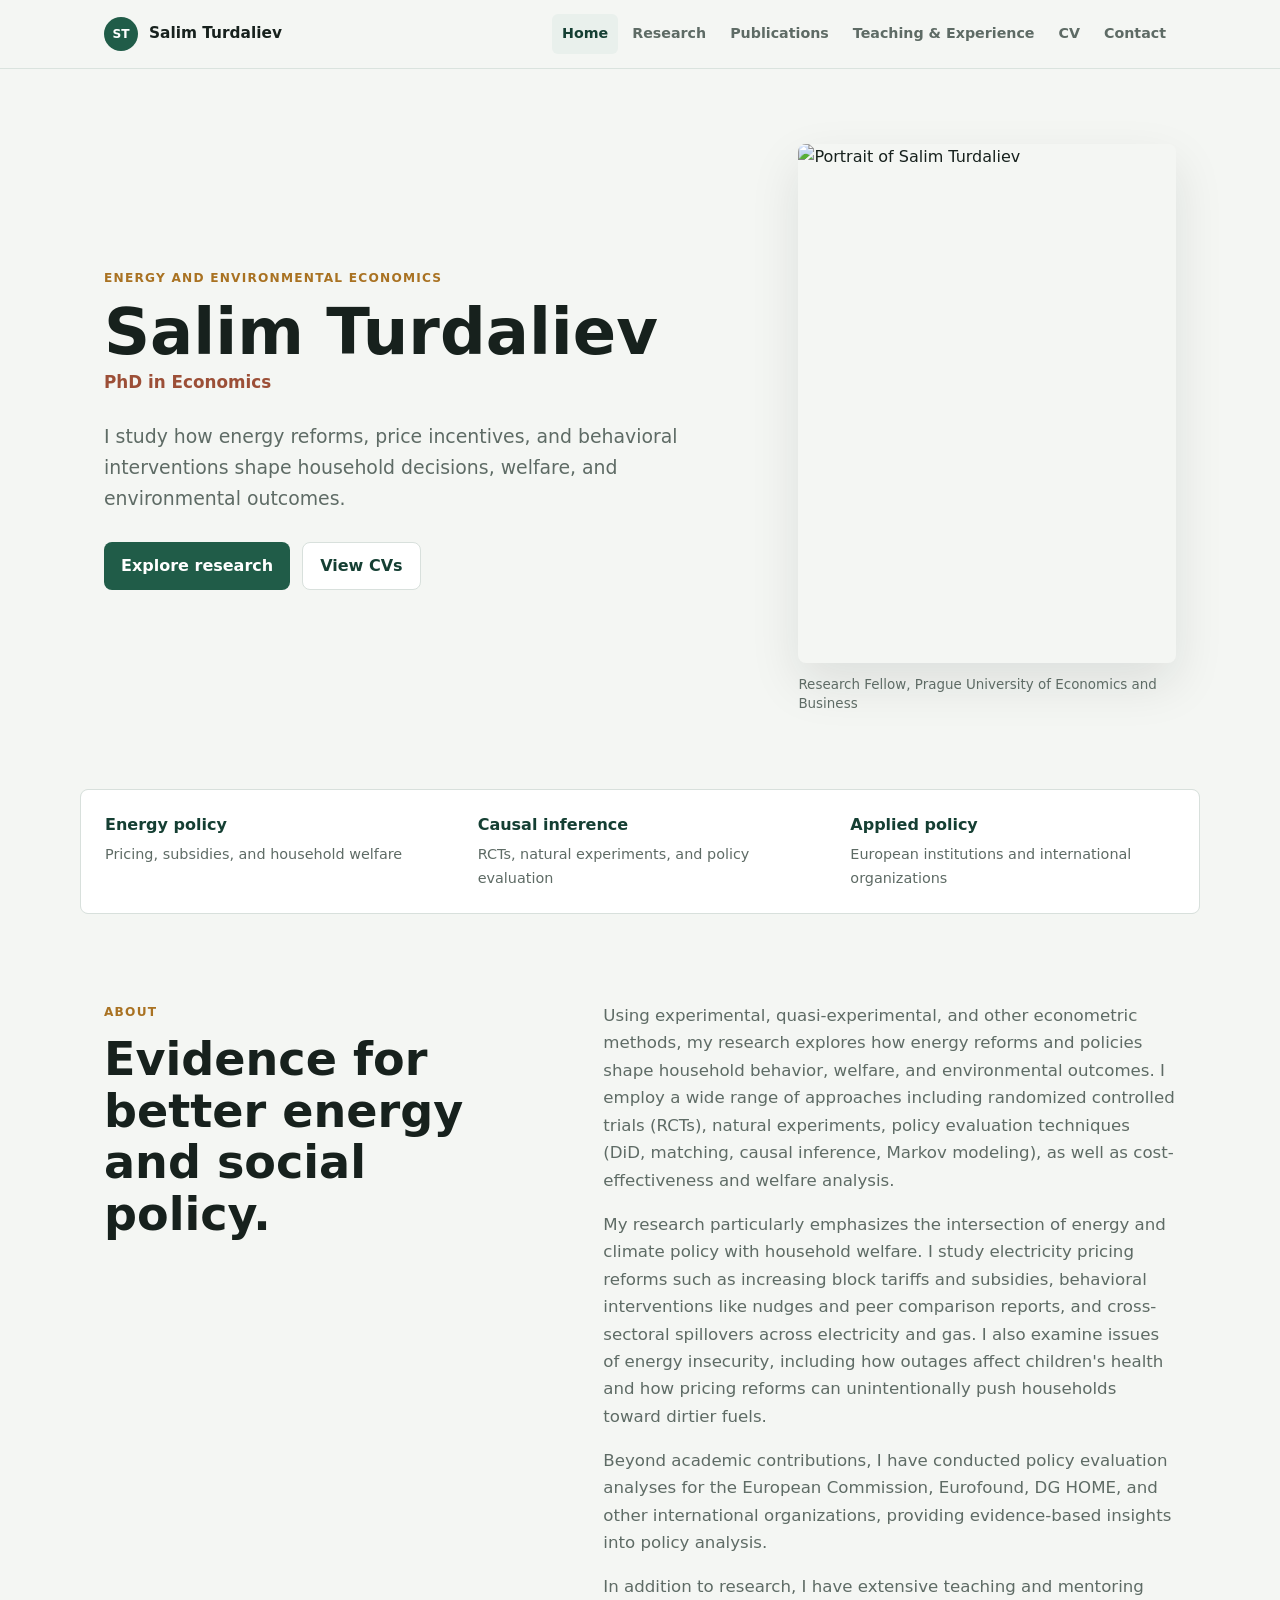
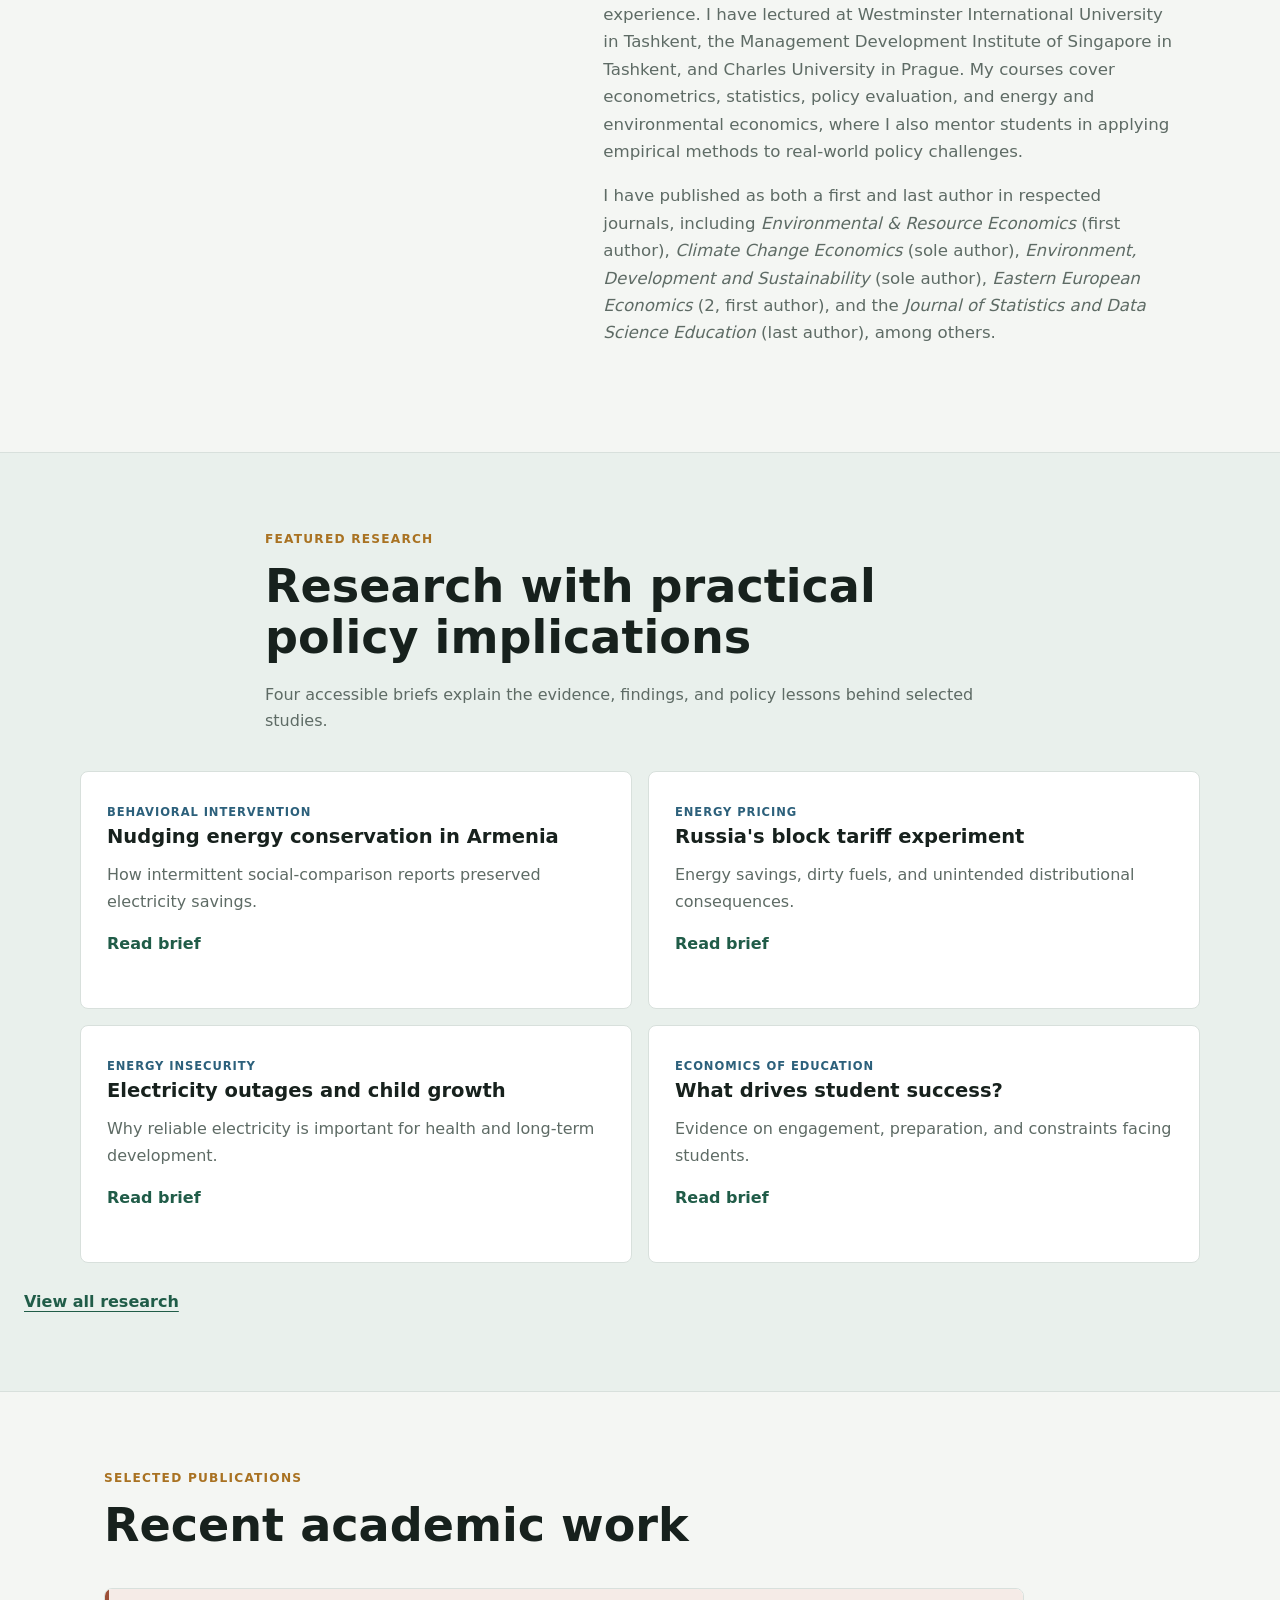
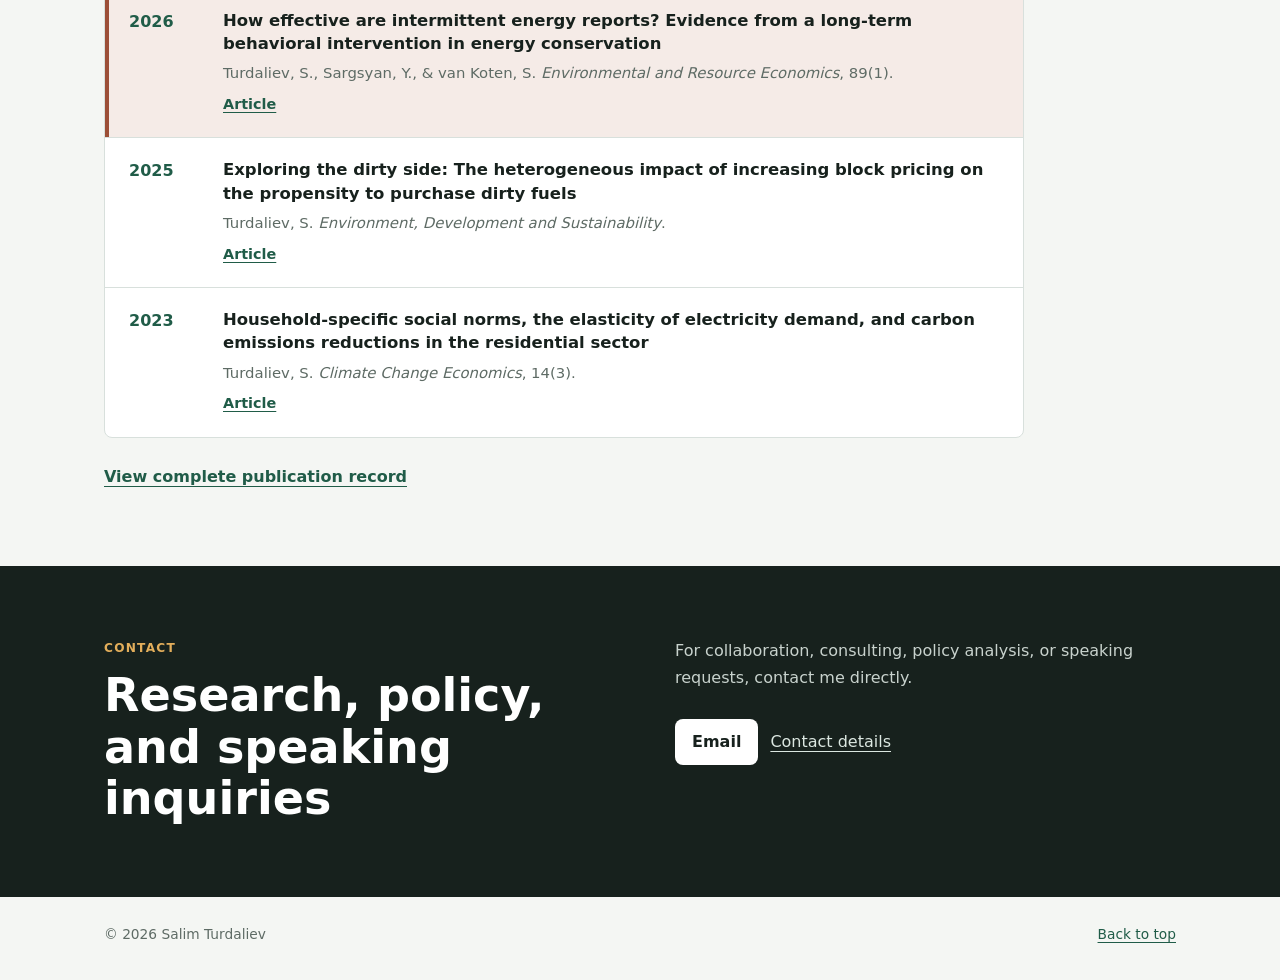
==== commit f203f318: "Add files via upload" ====
--- a/index.html
+++ b/index.html
@@ -60,7 +60,7 @@
           <p>My research particularly emphasizes the intersection of energy and climate policy with household welfare. I study electricity pricing reforms such as increasing block tariffs and subsidies, behavioral interventions like nudges and peer comparison reports, and cross-sectoral spillovers across electricity and gas. I also examine issues of energy insecurity, including how outages affect children's health and how pricing reforms can unintentionally push households toward dirtier fuels.</p>
           <p>Beyond academic contributions, I have conducted policy evaluation analyses for the European Commission, Eurofound, DG HOME, and other international organizations, providing evidence-based insights into policy analysis.</p>
           <p>In addition to research, I have extensive teaching and mentoring experience. I have lectured at Westminster International University in Tashkent, the Management Development Institute of Singapore in Tashkent, and Charles University in Prague. My courses cover econometrics, statistics, policy evaluation, and energy and environmental economics, where I also mentor students in applying empirical methods to real-world policy challenges.</p>
-          <p>I have published as both a first and last author in respected journals, including <em>Environmental &amp; Resource Economics</em> (first author), <em>Climate Change Economics</em> (sole author), <em>Environment, Development and Sustainability</em> (sole author), <em>Eastern European Economics</em> (two articles, first author), and the <em>Journal of Statistics and Data Science Education</em> (last author), among others.</p>
+          <p>I have published as both a first and last author in respected journals, including <em>Environmental &amp; Resource Economics</em> (first author), <em>Climate Change Economics</em> (sole author), <em>Environment, Development and Sustainability</em> (sole author), <em>Eastern European Economics</em> (2, first author), and the <em>Journal of Statistics and Data Science Education</em> (last author), among others.</p>
         </div>
       </section>
 
